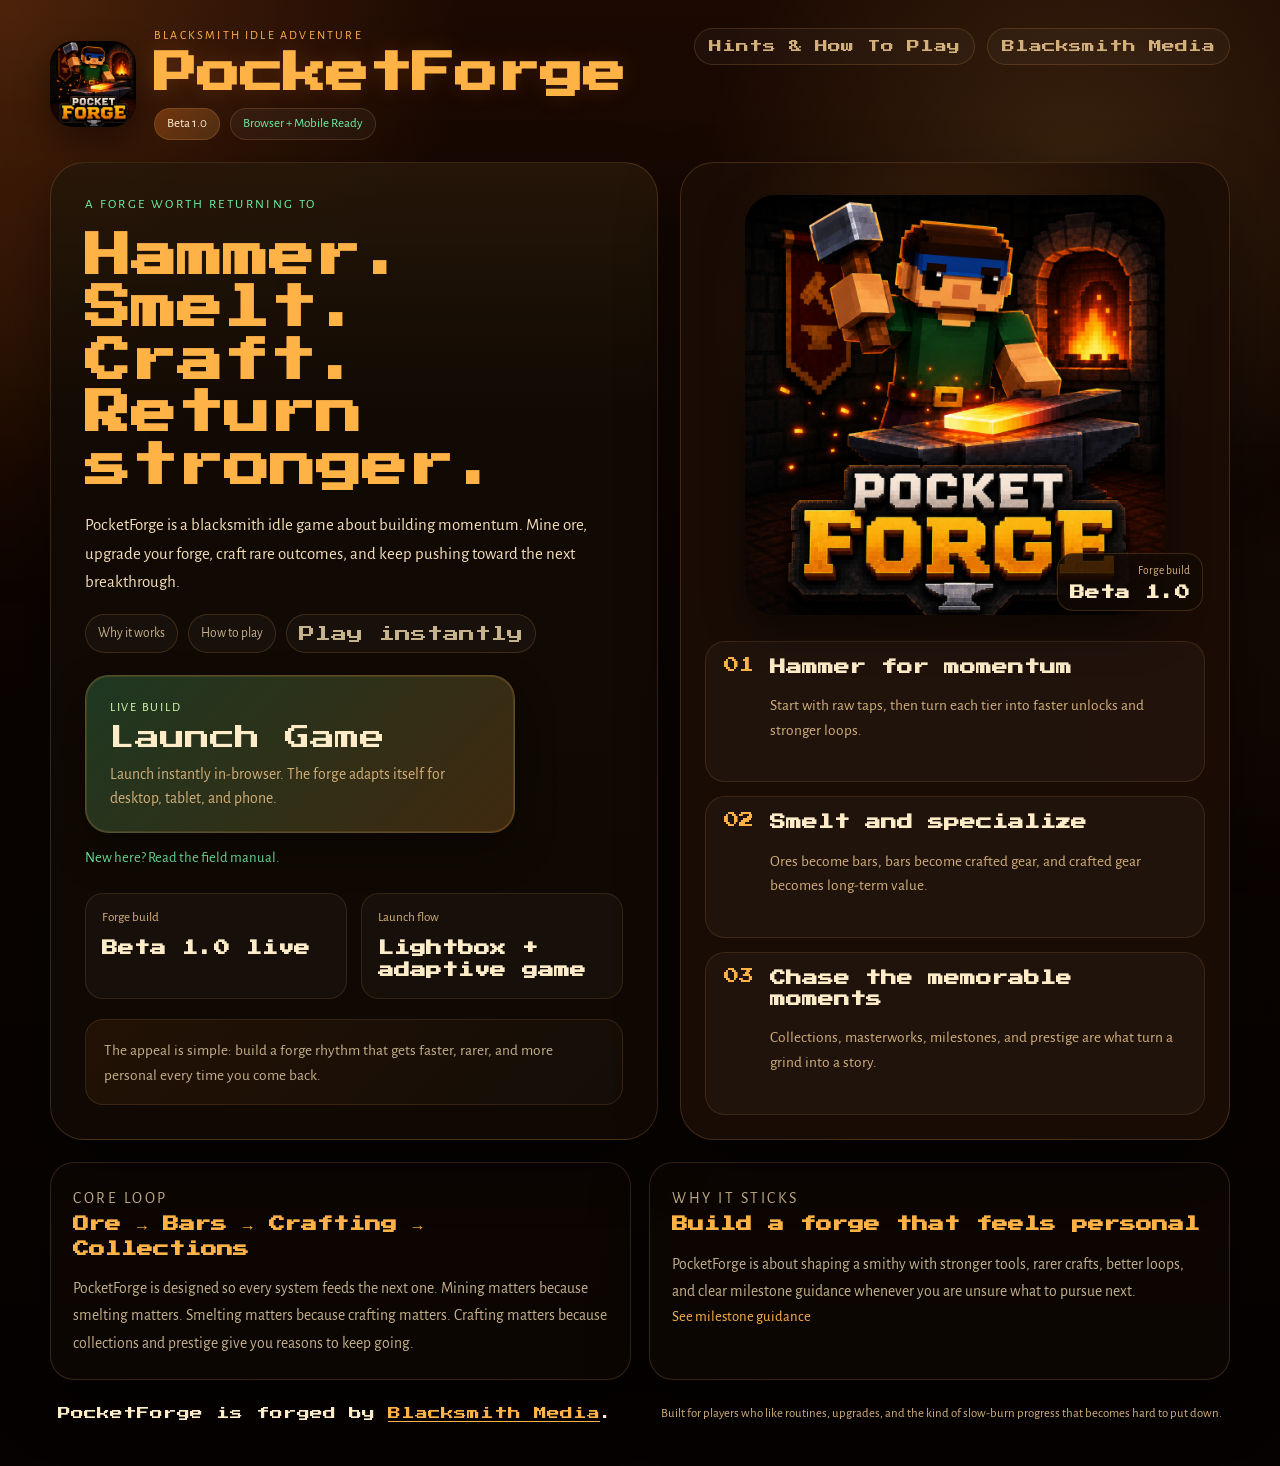
==== index.html @ afb5a24f "Polish landing hero, guide, and launch flow" ====
<!doctype html>
<html lang="en">
  <head>
    <meta charset="UTF-8" />
    <meta name="viewport" content="width=device-width, initial-scale=1.0, viewport-fit=cover" />
    <title>PocketForge</title>
    <meta
      name="description"
      content="PocketForge is an indie blacksmith idle game about momentum, mastery, collections, and building a forge worth returning to."
    />
    <meta property="og:title" content="PocketForge" />
    <meta
      property="og:description"
      content="Mine, smelt, craft, collect, and return stronger each time you step back into the fire."
    />
    <meta property="og:type" content="website" />
    <meta property="og:url" content="https://pocketforge.gg/" />
    <meta property="og:image" content="https://pocketforge.gg/assets/pocketforgelogo.png" />
    <meta name="theme-color" content="#1a0802" />
    <link rel="canonical" href="https://pocketforge.gg/" />
    <link rel="icon" type="image/png" href="/assets/pocketforgelogo.png" />
    <link rel="preconnect" href="https://fonts.googleapis.com" />
    <link rel="preconnect" href="https://fonts.gstatic.com" crossorigin />
    <link
      href="https://fonts.googleapis.com/css2?family=Alegreya+Sans:wght@400;500;700;800&display=swap"
      rel="stylesheet"
    />
    <link rel="preload" href="/assets/PressStart2P-Regular.woff2" as="font" type="font/woff2" crossorigin />
    <link rel="stylesheet" href="/styles.css" />
  </head>
  <body class="site-home">
    <div class="site-noise"></div>
    <div class="site-glow site-glow-left"></div>
    <div class="site-glow site-glow-right"></div>

    <div class="page-shell">
      <header class="topbar topbar-home">
        <a class="brand-lockup" href="/" aria-label="PocketForge home">
          <img src="/assets/pocketforgelogo.png" alt="PocketForge" class="brand-icon" />
          <div class="brand-copy">
            <span class="eyebrow">Blacksmith Idle Adventure</span>
            <h1>PocketForge</h1>
            <div class="brand-meta-row">
              <span class="beta-pill">Beta 1.0</span>
              <span class="platform-pill">Browser + Mobile Ready</span>
            </div>
          </div>
        </a>

        <nav class="site-nav" aria-label="PocketForge site links">
          <a class="nav-link" href="/hints.html">Hints & How To Play</a>
          <a class="nav-link" href="https://blacksmithmedia.ca" target="_blank" rel="noreferrer">
            Blacksmith Media
          </a>
        </nav>
      </header>

      <main class="hero hero-home">
        <section class="hero-panel hero-copy hero-copy-home">
          <p class="section-kicker">A forge worth returning to</p>
          <h2>Hammer. Smelt. Craft. Return stronger.</h2>
          <p class="lede">
            PocketForge is a blacksmith idle game about building momentum. Mine ore, upgrade your
            forge, craft rare outcomes, and keep pushing toward the next breakthrough.
          </p>

          <div class="quick-links" aria-label="PocketForge highlights">
            <a class="quick-link" href="#core-pillars">Why it works</a>
            <a class="quick-link" href="/hints.html">How to play</a>
            <button class="quick-link quick-link-button" type="button" data-launch-game>Play instantly</button>
          </div>

          <div class="launch-cluster">
            <button class="cta cta-primary cta-giant launch-button" type="button" data-launch-game>
              <span class="cta-eyebrow">Live build</span>
              <span class="cta-label">Launch Game</span>
              <span class="cta-meta">Launch instantly in-browser. The forge adapts itself for desktop, tablet, and phone.</span>
            </button>
            <a class="text-link text-link-bright" href="/hints.html">
              New here? Read the field manual.
            </a>
          </div>

          <div class="meta-strip meta-strip-home">
            <div class="meta-card">
              <span class="meta-title">Forge build</span>
              <strong>Beta 1.0 live</strong>
            </div>
            <div class="meta-card">
              <span class="meta-title">Launch flow</span>
              <strong>Lightbox + adaptive game</strong>
            </div>
          </div>

          <div class="indie-note">
            <p>
              The appeal is simple: build a forge rhythm that gets faster, rarer, and more personal
              every time you come back.
            </p>
          </div>
        </section>

        <section class="hero-panel hero-preview hero-preview-home" aria-label="PocketForge game preview">
          <div class="preview-frame preview-frame-home">
            <div class="forge-glow"></div>
            <img src="/assets/pocketforgelogo.png" alt="PocketForge key art" class="preview-art" />
            <div class="version-stamp">
              <span>Forge build</span>
              <strong>Beta 1.0</strong>
            </div>
          </div>

          <div class="feature-list feature-list-home">
            <article>
              <span>01</span>
              <div>
                <h3>Hammer for momentum</h3>
                <p>Start with raw taps, then turn each tier into faster unlocks and stronger loops.</p>
              </div>
            </article>
            <article>
              <span>02</span>
              <div>
                <h3>Smelt and specialize</h3>
                <p>Ores become bars, bars become crafted gear, and crafted gear becomes long-term value.</p>
              </div>
            </article>
            <article>
              <span>03</span>
              <div>
                <h3>Chase the memorable moments</h3>
                <p>Collections, masterworks, milestones, and prestige are what turn a grind into a story.</p>
              </div>
            </article>
          </div>
        </section>
      </main>

      <section class="world-grid" id="core-pillars" aria-label="PocketForge overview">
        <article class="world-card">
          <p class="world-kicker">Core loop</p>
          <h3>Ore → Bars → Crafting → Collections</h3>
          <p>
            PocketForge is designed so every system feeds the next one. Mining matters because
            smelting matters. Smelting matters because crafting matters. Crafting matters because
            collections and prestige give you reasons to keep going.
          </p>
        </article>
        <article class="world-card">
          <p class="world-kicker">Why it sticks</p>
          <h3>Build a forge that feels personal</h3>
          <p>
            PocketForge is about shaping a smithy with stronger tools, rarer crafts, better loops,
            and clear milestone guidance whenever you are unsure what to pursue next.
          </p>
          <a class="text-link" href="/hints.html#next-milestone">See milestone guidance</a>
        </article>
      </section>

      <footer class="footer footer-home">
        <p>
          PocketForge is forged by
          <a href="https://blacksmithmedia.ca" target="_blank" rel="noreferrer">Blacksmith Media</a>.
        </p>
        <p class="footer-note">
          Built for players who like routines, upgrades, and the kind of slow-burn progress that
          becomes hard to put down.
        </p>
      </footer>
    </div>

    <div class="forge-launch-overlay" id="forge-launch-overlay" hidden>
      <div class="forge-launch-status" id="forge-launch-status">
        <p class="forge-launch-kicker">PocketForge</p>
        <h2>warming the forge...</h2>
        <p>Loading the live build and tuning it for your screen.</p>
        <div class="forge-launch-meter" aria-hidden="true">
          <span class="forge-launch-meter-fill"></span>
        </div>
      </div>
    </div>

    <div class="forge-lightbox" id="forge-lightbox" hidden>
      <div class="forge-lightbox-backdrop" data-close-lightbox></div>
      <div class="forge-lightbox-shell" role="dialog" aria-modal="true" aria-labelledby="forge-lightbox-title">
        <div class="forge-lightbox-bar">
          <div>
            <p class="forge-launch-kicker">PocketForge</p>
            <h2 id="forge-lightbox-title">Live Forge</h2>
          </div>
          <div class="forge-lightbox-actions">
            <a class="forge-lightbox-link" href="/play/" target="_blank" rel="noreferrer">Open full page</a>
            <button class="forge-lightbox-close" type="button" data-close-lightbox>Close</button>
          </div>
        </div>
        <div class="forge-lightbox-frame-wrap">
          <iframe
            id="forge-lightbox-frame"
            class="forge-lightbox-frame"
            title="PocketForge game"
            loading="lazy"
            allow="fullscreen"
          ></iframe>
        </div>
      </div>
    </div>

    <script src="/script.js" defer></script>
  </body>
</html>
---- styles.css ----
@font-face {
  font-family: "Press Start 2P";
  src: url("/assets/PressStart2P-Regular.woff2") format("woff2");
  font-display: swap;
}

:root {
  color-scheme: dark;
  --font-ui: "Alegreya Sans", system-ui, -apple-system, BlinkMacSystemFont, "Segoe UI", sans-serif;
  --bg: #070301;
  --bg-2: #130702;
  --panel: rgba(18, 10, 4, 0.9);
  --panel-raised: rgba(28, 14, 6, 0.92);
  --panel-soft: rgba(255, 255, 255, 0.04);
  --text: #fdecc7;
  --muted: #d3b07b;
  --muted-soft: #c6b28b;
  --accent: #ffb347;
  --accent-deep: #ff7b21;
  --accent-green: #70f2a2;
  --accent-blue: #8eb8ff;
  --border: rgba(255, 177, 82, 0.18);
  --border-strong: rgba(255, 177, 82, 0.32);
  --shadow: 0 24px 60px rgba(0, 0, 0, 0.44);
  --radius-xl: 34px;
  --radius-lg: 24px;
  --radius-md: 18px;
}

* {
  box-sizing: border-box;
}

html,
body {
  margin: 0;
  min-height: 100%;
  scroll-behavior: smooth;
}

body {
  position: relative;
  min-height: 100vh;
  overflow-x: hidden;
  color: var(--text);
  background:
    radial-gradient(circle at top left, rgba(255, 127, 39, 0.22), transparent 24%),
    radial-gradient(circle at 84% 12%, rgba(255, 184, 83, 0.14), transparent 22%),
    linear-gradient(180deg, #1b0902 0%, #0a0401 48%, #050201 100%);
  font-family: "Press Start 2P", monospace;
}

a {
  color: inherit;
}

.site-noise,
.site-glow {
  position: fixed;
  pointer-events: none;
  inset: 0;
}

.site-noise {
  opacity: 0.06;
  background-image:
    linear-gradient(rgba(255, 255, 255, 0.03) 1px, transparent 1px),
    linear-gradient(90deg, rgba(255, 255, 255, 0.02) 1px, transparent 1px);
  background-size: 140px 140px;
  mix-blend-mode: soft-light;
}

.site-glow {
  filter: blur(60px);
  opacity: 0.18;
}

.site-glow-left {
  inset: 20% auto auto -120px;
  width: 340px;
  height: 340px;
  background: rgba(255, 119, 29, 0.28);
}

.site-glow-right {
  inset: auto -120px 8% auto;
  width: 320px;
  height: 320px;
  background: rgba(255, 180, 89, 0.16);
}

.page-shell {
  position: relative;
  z-index: 1;
  width: min(1180px, calc(100% - 32px));
  margin: 0 auto;
  padding: 28px 0 42px;
}

.page-shell-guide {
  width: min(1080px, calc(100% - 28px));
}

.topbar {
  display: flex;
  align-items: flex-start;
  justify-content: space-between;
  gap: 18px;
  margin-bottom: 26px;
}

.topbar-home {
  margin-bottom: 22px;
}

.brand-lockup {
  display: flex;
  align-items: center;
  gap: 18px;
  text-decoration: none;
}

.brand-lockup-guide {
  align-items: flex-start;
}

.brand-icon {
  width: 86px;
  height: 86px;
  border-radius: 24px;
  box-shadow: 0 14px 34px rgba(0, 0, 0, 0.42);
}

.brand-icon-guide {
  width: 72px;
  height: 72px;
}

.brand-copy h1,
.hero-copy h2,
.feature-list h3,
.cta-label,
.meta-card strong,
.world-card h3,
.guide-section h2,
.system-grid h3,
.footer p {
  margin: 0;
}

.eyebrow,
.section-kicker,
.cta-meta,
.cta-eyebrow,
.meta-title,
.lede,
.feature-list p,
.world-kicker,
.world-card p,
.footer-note,
.guide-kicker,
.guide-section p,
.guide-list,
.system-grid p,
.platform-pill,
.beta-pill,
.version-stamp span {
  font-family: var(--font-ui);
}

.eyebrow {
  display: block;
  color: var(--accent);
  font-size: 0.76rem;
  letter-spacing: 0.18em;
  text-transform: uppercase;
  margin-bottom: 10px;
}

.brand-copy h1 {
  font-size: clamp(1.4rem, 3.4vw, 2.8rem);
  line-height: 1.02;
  color: var(--accent);
  text-shadow: 0 0 22px rgba(255, 123, 33, 0.18);
}

.brand-meta-row {
  display: flex;
  flex-wrap: wrap;
  gap: 10px;
  margin-top: 12px;
}

.beta-pill,
.platform-pill,
.media-link,
.nav-link {
  display: inline-flex;
  align-items: center;
  justify-content: center;
  border-radius: 999px;
  text-decoration: none;
}

.beta-pill,
.platform-pill {
  padding: 8px 12px;
  font-size: 0.82rem;
  line-height: 1;
  border: 1px solid var(--border);
  background: rgba(255, 255, 255, 0.04);
}

.beta-pill {
  color: #fff1d7;
  background: linear-gradient(135deg, rgba(255, 126, 34, 0.3), rgba(255, 196, 97, 0.16));
}

.platform-pill {
  color: var(--accent-green);
}

.site-nav {
  display: flex;
  align-items: center;
  gap: 12px;
  flex-wrap: wrap;
  justify-content: flex-end;
}

.media-link,
.nav-link {
  color: var(--muted);
  font-size: 0.82rem;
  padding: 11px 14px;
  border: 1px solid rgba(255, 180, 89, 0.16);
  background: rgba(255, 255, 255, 0.03);
  transition: color 0.2s ease, border-color 0.2s ease, transform 0.2s ease, background 0.2s ease;
}

.media-link:hover,
.nav-link:hover {
  color: var(--text);
  border-color: rgba(255, 180, 89, 0.28);
  background: rgba(255, 255, 255, 0.06);
  transform: translateY(-1px);
}

.hero {
  display: grid;
  gap: 22px;
}

.hero-home {
  grid-template-columns: minmax(0, 1.05fr) minmax(320px, 0.95fr);
}

.hero-panel {
  position: relative;
  overflow: hidden;
  border-radius: var(--radius-xl);
  border: 1px solid var(--border);
  background:
    linear-gradient(180deg, rgba(255, 169, 67, 0.08) 0%, rgba(255, 169, 67, 0) 26%),
    var(--panel);
  box-shadow: var(--shadow);
}

.hero-copy {
  padding: 34px;
}

.hero-copy-home {
  display: flex;
  flex-direction: column;
  justify-content: space-between;
}

.section-kicker {
  color: var(--accent-green);
  text-transform: uppercase;
  letter-spacing: 0.18em;
  font-size: 0.82rem;
  margin: 0 0 18px;
}

.hero-copy h2 {
  font-size: clamp(1.5rem, 3.6vw, 3rem);
  line-height: 1.14;
  margin-bottom: 18px;
  max-width: 10ch;
  color: var(--accent);
}

.lede {
  color: #f4debb;
  font-size: 1.06rem;
  line-height: 1.68;
  max-width: 35rem;
  margin: 0 0 22px;
}

.quick-links {
  display: flex;
  flex-wrap: wrap;
  gap: 10px;
  margin: -4px 0 22px;
}

.quick-link {
  padding: 10px 12px;
  border-radius: 999px;
  border: 1px solid rgba(255, 180, 89, 0.16);
  background: rgba(255, 255, 255, 0.03);
  color: var(--muted-soft);
  text-decoration: none;
  font-size: 0.84rem;
  font-family: var(--font-ui);
}

.quick-link-button,
.media-link-button,
.launch-button {
  appearance: none;
  cursor: pointer;
  font: inherit;
}

.quick-link:hover {
  color: var(--text);
  border-color: rgba(255, 180, 89, 0.3);
}

.launch-cluster {
  display: flex;
  flex-direction: column;
  align-items: flex-start;
  gap: 16px;
}

.cta {
  position: relative;
  display: inline-flex;
  flex-direction: column;
  gap: 10px;
  padding: 22px 20px;
  border-radius: var(--radius-lg);
  text-decoration: none;
  border: 1px solid rgba(255, 180, 89, 0.22);
  transition: transform 0.2s ease, box-shadow 0.2s ease, border-color 0.2s ease;
}

.cta:hover {
  transform: translateY(-2px);
  box-shadow: 0 14px 34px rgba(0, 0, 0, 0.28);
}

.launch-button {
  text-align: left;
  color: inherit;
}

.cta-primary {
  background: linear-gradient(135deg, rgba(91, 242, 156, 0.2), rgba(255, 168, 64, 0.2));
}

.cta-guide {
  margin-top: 10px;
  align-self: flex-start;
}

.cta-giant {
  width: min(100%, 430px);
  padding: 24px 24px 22px;
  box-shadow:
    0 0 0 1px rgba(255, 192, 102, 0.12) inset,
    0 18px 42px rgba(0, 0, 0, 0.32);
}

.cta-eyebrow {
  color: #d8ffb2;
  font-size: 0.78rem;
  letter-spacing: 0.14em;
  text-transform: uppercase;
}

.cta-label {
  font-size: clamp(1rem, 2.1vw, 1.55rem);
  line-height: 1.1;
}

.cta-meta {
  color: var(--muted);
  font-size: 0.98rem;
  line-height: 1.55;
}

.text-link {
  color: var(--accent);
  text-decoration: none;
  font-size: 0.92rem;
  font-family: var(--font-ui);
}

.text-link-bright {
  color: var(--accent-green);
}

.meta-strip {
  display: grid;
  gap: 14px;
}

.meta-strip-home {
  grid-template-columns: repeat(2, minmax(0, 1fr));
  margin-top: 26px;
}

.meta-card {
  border-radius: 18px;
  padding: 16px;
  background: rgba(255, 255, 255, 0.032);
  border: 1px solid rgba(255, 180, 89, 0.12);
}

.meta-title {
  display: block;
  font-size: 0.82rem;
  color: var(--muted);
  margin-bottom: 12px;
}

.meta-card strong {
  display: block;
  font-size: 1rem;
  line-height: 1.35;
}

.indie-note {
  margin-top: 20px;
  padding: 18px 18px 16px;
  border-radius: 18px;
  background: linear-gradient(135deg, rgba(255, 126, 34, 0.08), rgba(255, 255, 255, 0.02));
  border: 1px solid rgba(255, 180, 89, 0.12);
}

.indie-note p {
  margin: 0;
  color: var(--muted-soft);
  font-family: var(--font-ui);
  font-size: 0.96rem;
  line-height: 1.64;
}

.hero-preview {
  display: grid;
  grid-template-rows: auto 1fr;
  background:
    radial-gradient(circle at 50% 15%, rgba(255, 146, 38, 0.18), transparent 28%),
    var(--panel-raised);
}

.preview-frame {
  position: relative;
  display: grid;
  place-items: center;
}

.preview-frame-home {
  min-height: 430px;
  padding: 32px 24px 18px;
}

.forge-glow {
  position: absolute;
  inset: auto 18% 10% 18%;
  height: 180px;
  background: radial-gradient(circle, rgba(255, 123, 28, 0.36), transparent 68%);
  filter: blur(24px);
}

.preview-art {
  position: relative;
  width: min(84%, 430px);
  aspect-ratio: 1;
  object-fit: contain;
  border-radius: 30px;
  box-shadow: 0 16px 42px rgba(0, 0, 0, 0.42);
}

.version-stamp {
  position: absolute;
  right: 26px;
  bottom: 22px;
  padding: 10px 12px;
  border-radius: 16px;
  background: rgba(18, 10, 5, 0.78);
  border: 1px solid rgba(255, 180, 89, 0.18);
  text-align: right;
}

.version-stamp span {
  display: block;
  color: var(--muted);
  font-size: 0.72rem;
  margin-bottom: 7px;
}

.version-stamp strong {
  font-size: 0.92rem;
}

.feature-list {
  display: grid;
}

.feature-list-home {
  gap: 14px;
  padding: 8px 24px 24px;
}

.feature-list article {
  display: grid;
  grid-template-columns: auto 1fr;
  gap: 16px;
  align-items: start;
  padding: 16px 18px;
  border-radius: 20px;
  background: rgba(255, 255, 255, 0.032);
  border: 1px solid rgba(255, 180, 89, 0.12);
}

.feature-list span {
  color: var(--accent);
  font-size: 0.95rem;
}

.feature-list h3 {
  font-size: 0.96rem;
  margin-bottom: 9px;
  line-height: 1.35;
}

.feature-list p {
  color: var(--muted);
  font-size: 0.96rem;
  line-height: 1.62;
}

.world-grid {
  display: grid;
  grid-template-columns: repeat(2, minmax(0, 1fr));
  gap: 18px;
  margin-top: 22px;
}

.ritual-strip {
  display: grid;
  grid-template-columns: repeat(3, minmax(0, 1fr));
  gap: 18px;
  margin-top: 18px;
}

.world-card,
.guide-panel,
.guide-section,
.ritual-card {
  border-radius: 24px;
  border: 1px solid var(--border);
  background: rgba(14, 8, 4, 0.86);
  box-shadow: var(--shadow);
}

.world-card {
  padding: 22px;
}

.ritual-card {
  display: grid;
  grid-template-columns: auto 1fr;
  gap: 14px;
  padding: 20px;
}

.world-kicker,
.guide-kicker {
  display: block;
  color: var(--accent);
  text-transform: uppercase;
  letter-spacing: 0.16em;
  font-size: 0.78rem;
  margin-bottom: 12px;
}

.world-card h3,
.guide-section h2 {
  font-size: 1.02rem;
  line-height: 1.5;
  margin-bottom: 14px;
  color: var(--accent);
}

.world-card p,
.guide-section p,
.system-grid p,
.guide-list,
.ritual-card p {
  margin: 0;
  color: var(--muted-soft);
  font-size: 0.98rem;
  line-height: 1.74;
}

.ritual-index {
  width: 34px;
  height: 34px;
  border-radius: 999px;
  display: inline-flex;
  align-items: center;
  justify-content: center;
  font-size: 0.86rem;
  color: var(--accent);
  border: 1px solid rgba(255, 180, 89, 0.24);
  background: rgba(255, 255, 255, 0.04);
}

.ritual-card h3,
.guide-summary-grid h3 {
  margin: 0 0 10px;
  font-size: 0.94rem;
  line-height: 1.45;
}

.footer {
  display: flex;
  align-items: center;
  justify-content: space-between;
  gap: 16px;
  margin-top: 24px;
  padding: 0 8px;
}

.footer p {
  font-size: 0.8rem;
  line-height: 1.56;
}

.footer a {
  color: var(--accent);
}

.footer-note {
  color: var(--muted);
}

.guide-layout {
  display: grid;
  grid-template-columns: minmax(220px, 0.34fr) minmax(0, 1fr);
  gap: 20px;
}

.guide-panel {
  padding: 22px;
}

.guide-nav {
  position: sticky;
  top: 18px;
  height: fit-content;
  display: flex;
  flex-direction: column;
  gap: 12px;
}

.guide-nav a {
  color: #f5ddb7;
  text-decoration: none;
  padding: 10px 12px;
  border-radius: 14px;
  background: rgba(255, 255, 255, 0.03);
  border: 1px solid rgba(255, 180, 89, 0.12);
  transition: background 0.2s ease, transform 0.2s ease;
}

.guide-nav a:hover {
  background: rgba(255, 177, 82, 0.08);
  transform: translateX(2px);
}

.guide-content {
  display: grid;
  gap: 18px;
}

.manual-lede {
  margin: 0 0 18px !important;
  color: #f4debb !important;
}

.guide-intro {
  background:
    linear-gradient(180deg, rgba(112, 242, 162, 0.07) 0%, rgba(112, 242, 162, 0) 26%),
    rgba(14, 8, 4, 0.86);
}

.guide-section {
  padding: 24px;
}

.guide-list {
  padding-left: 1.25rem;
}

.guide-list li + li {
  margin-top: 10px;
}

.loop-flow {
  display: flex;
  flex-wrap: wrap;
  gap: 10px;
  align-items: center;
  margin: 0 0 18px;
  padding: 16px 18px;
  border-radius: 18px;
  background: rgba(255, 255, 255, 0.03);
  border: 1px solid rgba(255, 180, 89, 0.12);
}

.loop-flow span {
  font-size: 0.88rem;
}

.system-grid {
  display: grid;
  grid-template-columns: repeat(2, minmax(0, 1fr));
  gap: 16px;
}

.system-grid div {
  padding: 16px;
  border-radius: 18px;
  background: rgba(255, 255, 255, 0.03);
  border: 1px solid rgba(255, 180, 89, 0.12);
}

.system-grid h3 {
  font-size: 0.92rem;
  margin-bottom: 10px;
}

.guide-summary-grid {
  display: grid;
  grid-template-columns: repeat(2, minmax(0, 1fr));
  gap: 14px;
}

.guide-summary-grid div {
  padding: 16px;
  border-radius: 18px;
  background: rgba(255, 255, 255, 0.03);
  border: 1px solid rgba(255, 180, 89, 0.12);
}

.shot-grid {
  display: grid;
  grid-template-columns: 1fr;
  gap: 16px;
}

.shot-card {
  margin: 0;
  overflow: hidden;
  border-radius: 18px;
  border: 1px solid rgba(255, 180, 89, 0.12);
  background: rgba(255, 255, 255, 0.03);
  display: grid;
  grid-template-columns: minmax(0, 1.3fr) minmax(250px, 0.7fr);
  align-items: stretch;
}

.shot-card img {
  display: block;
  width: 100%;
  height: 100%;
  min-height: 240px;
  max-height: 320px;
  object-fit: contain;
  object-position: center center;
  padding: 20px 22px;
  background:
    radial-gradient(circle at top, rgba(255, 160, 55, 0.06), transparent 38%),
    #120701;
}

.shot-card figcaption {
  padding: 16px;
  display: flex;
  flex-direction: column;
  justify-content: center;
}

.shot-card h3 {
  margin: 0 0 10px;
  font-size: 0.9rem;
  line-height: 1.45;
}

.shot-card p {
  margin: 0;
}

.forge-launch-overlay,
.forge-lightbox {
  position: fixed;
  inset: 0;
  z-index: 200;
}

.forge-launch-overlay[hidden],
.forge-lightbox[hidden] {
  display: none;
}

.forge-launch-overlay {
  display: grid;
  place-items: center;
  background:
    radial-gradient(circle at center, rgba(255, 150, 42, 0.16), transparent 28%),
    rgba(5, 2, 1, 0.88);
  backdrop-filter: blur(10px);
}

.forge-launch-status {
  width: min(92vw, 520px);
  padding: 30px 28px;
  border-radius: 28px;
  border: 1px solid rgba(255, 180, 89, 0.24);
  background:
    linear-gradient(180deg, rgba(255, 168, 64, 0.12) 0%, rgba(255, 168, 64, 0) 42%),
    rgba(16, 9, 4, 0.94);
  box-shadow: 0 24px 60px rgba(0, 0, 0, 0.5);
  text-align: center;
  animation: forgeWarmRise 320ms ease-out;
}

.forge-launch-kicker {
  margin: 0 0 10px;
  color: var(--accent-green);
  font-family: var(--font-ui);
  font-size: 0.84rem;
  text-transform: uppercase;
  letter-spacing: 0.18em;
}

.forge-launch-status h2 {
  margin: 0 0 12px;
  font-size: clamp(1.15rem, 4vw, 2.2rem);
  line-height: 1.15;
}

.forge-launch-status p:last-child {
  margin: 0;
  color: var(--muted-soft);
  font-family: var(--font-ui);
  font-size: 1rem;
  line-height: 1.6;
}

.forge-launch-meter {
  margin-top: 18px;
  height: 10px;
  border-radius: 999px;
  overflow: hidden;
  background: rgba(255, 255, 255, 0.08);
  border: 1px solid rgba(255, 180, 89, 0.12);
}

.forge-launch-meter-fill {
  display: block;
  width: 42%;
  height: 100%;
  border-radius: inherit;
  background: linear-gradient(90deg, #ff7b21 0%, #ffb347 50%, #fff0c8 100%);
  box-shadow: 0 0 18px rgba(255, 160, 55, 0.36);
  animation: forgeWarmFill 1100ms ease-in-out forwards;
}

.forge-lightbox {
  display: grid;
  place-items: center;
  padding: 22px;
}

.forge-lightbox-backdrop {
  position: absolute;
  inset: 0;
  background: rgba(5, 2, 1, 0.82);
  backdrop-filter: blur(8px);
}

.forge-lightbox-shell {
  position: relative;
  z-index: 1;
  width: min(96vw, 1440px);
  height: min(94vh, 980px);
  display: grid;
  grid-template-rows: auto 1fr;
  border-radius: 24px;
  overflow: hidden;
  border: 1px solid rgba(255, 180, 89, 0.24);
  background: rgba(14, 8, 4, 0.98);
  box-shadow: 0 30px 80px rgba(0, 0, 0, 0.54);
  animation: forgeLightboxIn 260ms ease-out;
}

.forge-lightbox-bar {
  display: flex;
  align-items: center;
  justify-content: space-between;
  gap: 16px;
  padding: 18px 20px;
  border-bottom: 1px solid rgba(255, 180, 89, 0.12);
  background: linear-gradient(180deg, rgba(255, 168, 64, 0.08), rgba(255, 168, 64, 0));
}

.forge-lightbox-bar h2 {
  margin: 0;
  font-size: 1rem;
  line-height: 1.25;
  color: var(--accent);
}

.forge-lightbox-actions {
  display: flex;
  align-items: center;
  gap: 10px;
  flex-wrap: wrap;
  justify-content: flex-end;
}

.forge-lightbox-link,
.forge-lightbox-close {
  display: inline-flex;
  align-items: center;
  justify-content: center;
  min-height: 44px;
  padding: 0 16px;
  border-radius: 14px;
  border: 1px solid rgba(255, 180, 89, 0.18);
  background: rgba(255, 255, 255, 0.03);
  color: var(--text);
  text-decoration: none;
  cursor: pointer;
  font: inherit;
}

.forge-lightbox-close {
  background: linear-gradient(135deg, rgba(255, 126, 34, 0.18), rgba(255, 196, 97, 0.1));
}

.forge-lightbox-frame-wrap {
  min-height: 0;
  background: #050201;
  position: relative;
}

.forge-lightbox-frame {
  width: 100%;
  height: 100%;
  border: 0;
  background: #050201;
}

body.modal-open {
  overflow: hidden;
}

@keyframes forgeWarmRise {
  from {
    opacity: 0;
    transform: translateY(12px) scale(0.98);
  }
  to {
    opacity: 1;
    transform: translateY(0) scale(1);
  }
}

@keyframes forgeWarmFill {
  from {
    width: 10%;
    opacity: 0.7;
  }
  to {
    width: 100%;
    opacity: 1;
  }
}

@keyframes forgeLightboxIn {
  from {
    opacity: 0;
    transform: translateY(18px) scale(0.985);
  }
  to {
    opacity: 1;
    transform: translateY(0) scale(1);
  }
}

@media (max-width: 1080px) {
  .hero-home,
  .guide-layout,
  .world-grid,
  .ritual-strip {
    grid-template-columns: 1fr;
  }

  .guide-nav {
    position: static;
  }
}

@media (max-width: 720px) {
  .page-shell,
  .page-shell-guide {
    width: min(100% - 18px, 100%);
    padding-top: 18px;
    padding-bottom: 28px;
  }

  .topbar,
  .footer {
    flex-direction: column;
    align-items: stretch;
  }

  .site-nav {
    justify-content: flex-start;
  }

  .brand-lockup {
    gap: 14px;
    align-items: flex-start;
  }

  .brand-icon {
    width: 68px;
    height: 68px;
    border-radius: 20px;
  }

  .brand-meta-row {
    gap: 8px;
  }

  .hero-copy,
  .guide-panel,
  .guide-section {
    padding: 20px;
  }

  .guide-nav {
    display: grid;
    grid-auto-flow: column;
    grid-auto-columns: minmax(180px, 1fr);
    overflow-x: auto;
    padding-bottom: 10px;
    scrollbar-width: thin;
  }

  .preview-frame-home {
    min-height: 300px;
    padding: 24px 18px 18px;
  }

  .meta-strip-home,
  .system-grid,
  .guide-summary-grid {
    grid-template-columns: 1fr;
  }

  .shot-card {
    grid-template-columns: 1fr;
  }

  .shot-card img {
    min-height: 0;
    aspect-ratio: 16 / 10;
    max-height: none;
  }

  .cta-giant {
    width: 100%;
  }

  .hero-copy h2 {
    max-width: none;
    font-size: clamp(1.25rem, 10vw, 2.2rem);
  }

  .feature-list-home,
  .footer {
    padding-left: 0;
    padding-right: 0;
  }

  .world-card {
    padding: 18px;
  }

  .ritual-card {
    padding: 18px;
  }

  .forge-lightbox {
    padding: 8px;
  }

  .forge-lightbox-shell {
    width: 100%;
    height: min(96vh, 920px);
    border-radius: 18px;
  }

  .forge-lightbox-bar {
    padding: 12px 12px 10px;
  }

  .forge-lightbox-link {
    display: none;
  }
}

@media (max-width: 560px) {
  .page-shell,
  .page-shell-guide {
    width: min(100% - 14px, 100%);
    padding-top: 14px;
    padding-bottom: 22px;
  }

  .topbar {
    gap: 14px;
    margin-bottom: 18px;
  }

  .brand-lockup {
    display: grid;
    grid-template-columns: 58px 1fr;
    gap: 12px;
  }

  .brand-icon,
  .brand-icon-guide {
    width: 58px;
    height: 58px;
    border-radius: 18px;
  }

  .brand-copy h1 {
    font-size: clamp(1.2rem, 10vw, 2rem);
    line-height: 1.06;
  }

  .eyebrow,
  .section-kicker,
  .world-kicker,
  .guide-kicker {
    font-size: 0.72rem;
    letter-spacing: 0.13em;
  }

  .hero-panel,
  .world-card,
  .guide-panel,
  .guide-section,
  .ritual-card {
    border-radius: 20px;
  }

  .hero-copy,
  .guide-panel,
  .guide-section {
    padding: 16px;
  }

  .hero-copy h2 {
    font-size: clamp(1.05rem, 8vw, 1.75rem);
    line-height: 1.18;
    margin-bottom: 14px;
  }

  .lede {
    max-width: none;
  }

  .lede,
  .world-card p,
  .guide-section p,
  .system-grid p,
  .guide-list,
  .ritual-card p,
  .indie-note p,
  .feature-list p,
  .cta-meta {
    font-size: 0.92rem;
    line-height: 1.62;
  }

  .quick-links {
    gap: 8px;
    margin-bottom: 18px;
  }

  .quick-link,
  .media-link,
  .nav-link {
    font-size: 0.78rem;
    padding: 9px 11px;
  }

  .launch-cluster {
    gap: 12px;
  }

  .cta {
    padding: 18px 16px;
    border-radius: 18px;
  }

  .cta-label {
    font-size: clamp(0.9rem, 6vw, 1.2rem);
  }

  .meta-strip-home {
    grid-template-columns: 1fr;
    margin-top: 20px;
  }

  .meta-card {
    padding: 14px;
  }

  .preview-frame-home {
    min-height: 240px;
    padding: 18px 14px 10px;
  }

  .preview-art {
    width: min(88%, 300px);
    border-radius: 22px;
  }

  .version-stamp {
    right: 14px;
    bottom: 12px;
    padding: 8px 10px;
    border-radius: 12px;
  }

  .version-stamp span {
    font-size: 0.68rem;
    margin-bottom: 5px;
  }

  .version-stamp strong {
    font-size: 0.82rem;
  }

  .feature-list-home {
    gap: 10px;
    padding: 6px 14px 14px;
  }

  .feature-list article {
    gap: 12px;
    padding: 14px;
    border-radius: 16px;
  }

  .feature-list span {
    font-size: 0.82rem;
  }

  .feature-list h3,
  .world-card h3,
  .guide-section h2,
  .ritual-card h3,
  .guide-summary-grid h3,
  .system-grid h3 {
    font-size: 0.86rem;
    line-height: 1.45;
  }

  .world-grid,
  .guide-content {
    gap: 14px;
  }

  .guide-nav {
    grid-auto-columns: 150px;
    gap: 10px;
    padding: 16px;
  }

  .guide-nav a {
    padding: 10px;
    border-radius: 12px;
    font-size: 0.8rem;
  }

  .shot-card figcaption {
    padding: 14px;
  }

  .shot-card h3 {
    font-size: 0.84rem;
  }

  .guide-summary-grid div,
  .system-grid div {
    padding: 14px;
    border-radius: 16px;
  }

  .loop-flow {
    gap: 8px;
    padding: 14px;
    border-radius: 16px;
  }

  .loop-flow span {
    font-size: 0.8rem;
  }

  .footer {
    gap: 10px;
    margin-top: 18px;
  }

  .footer p {
    font-size: 0.74rem;
    line-height: 1.5;
  }

  .forge-launch-status {
    padding: 24px 18px;
    border-radius: 22px;
  }

  .forge-lightbox-shell {
    height: min(92vh, 920px);
    border-radius: 18px;
  }

  .forge-lightbox-bar {
    align-items: flex-start;
    flex-direction: column;
  }

  .forge-lightbox-actions {
    width: 100%;
    justify-content: stretch;
  }

  .forge-lightbox-link,
  .forge-lightbox-close {
    flex: 1 1 0;
  }
}
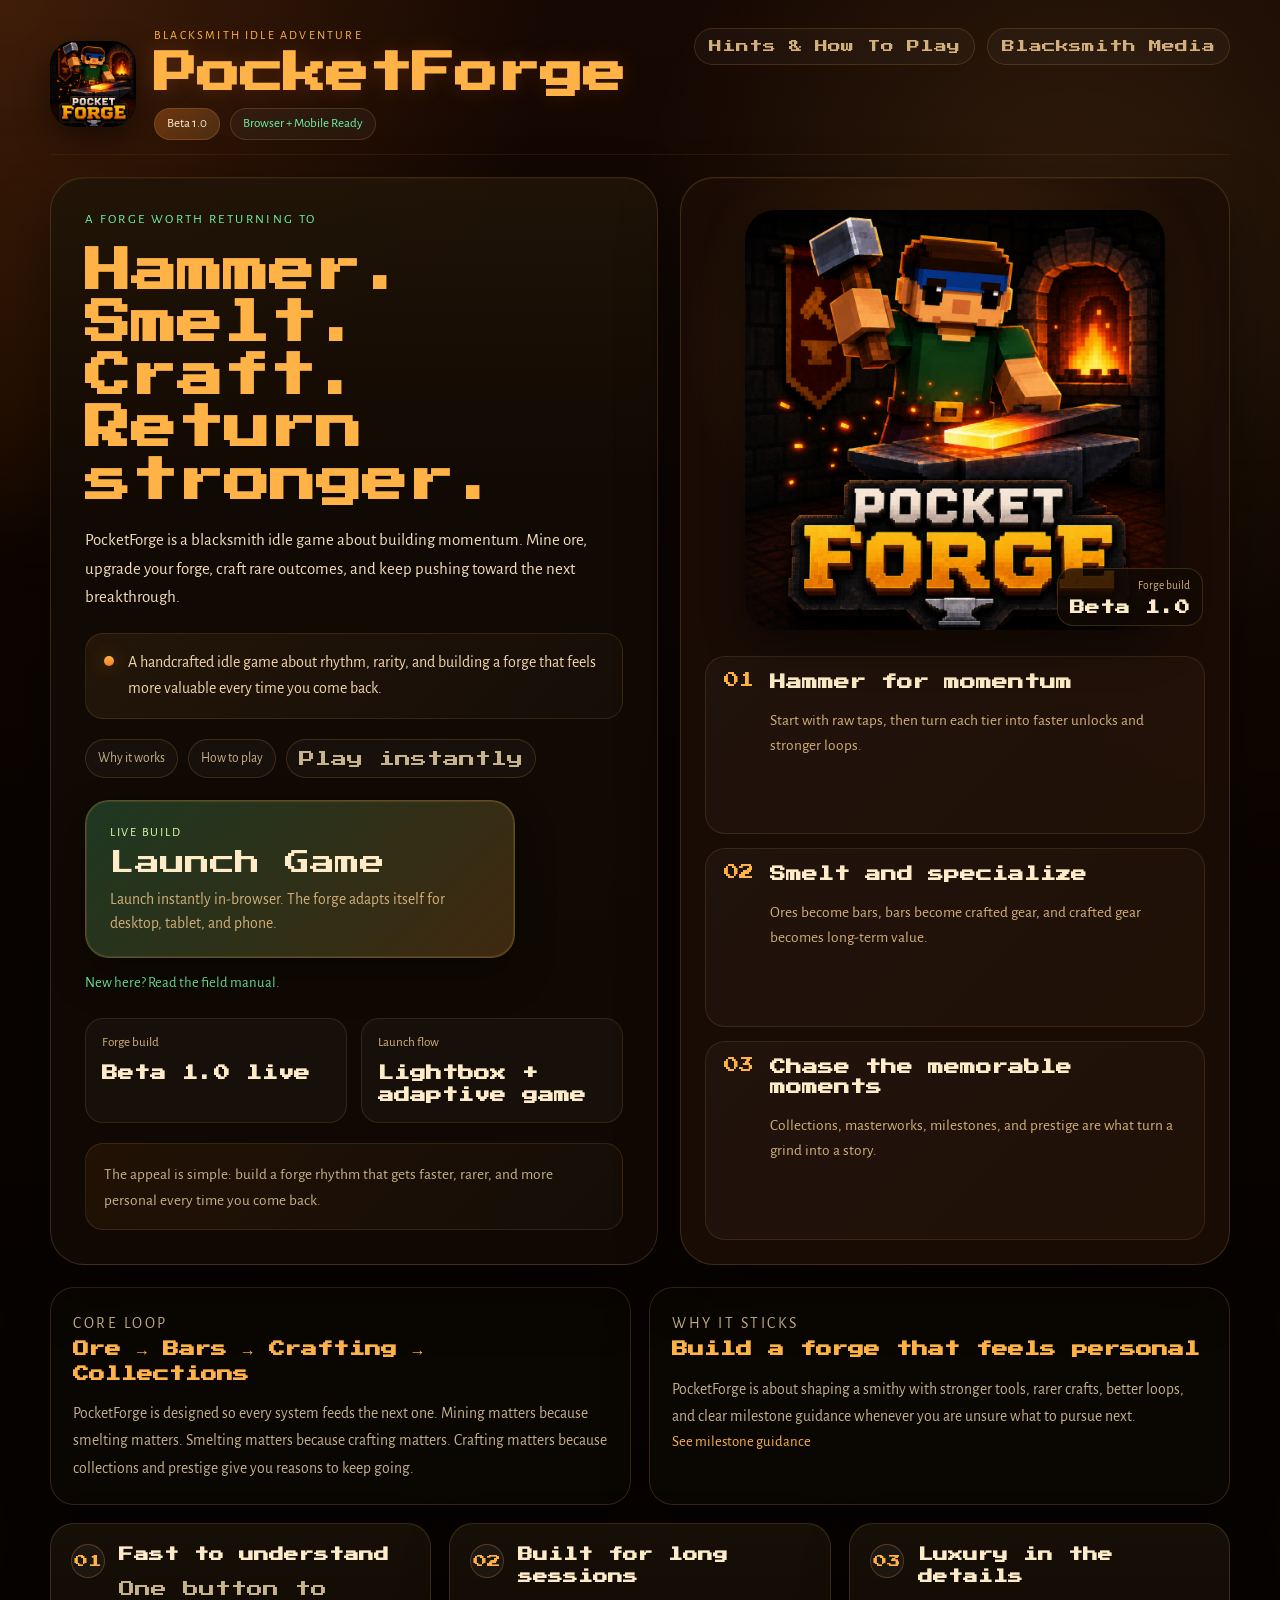
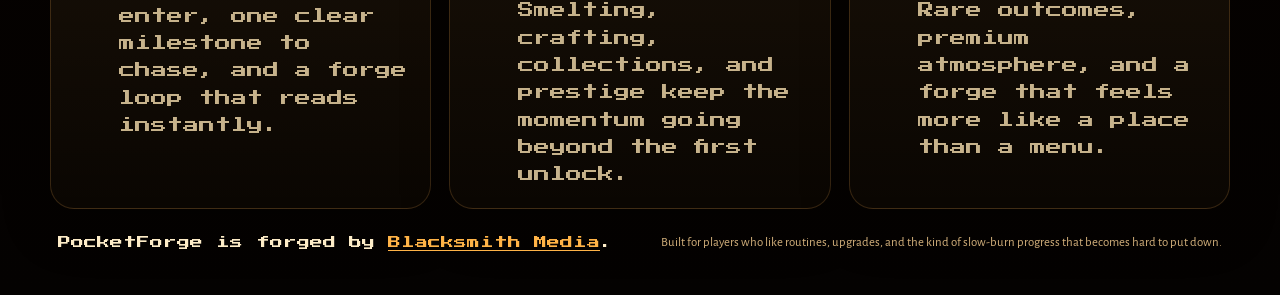
==== commit 6bcda454: "Elevate PocketForge site layout and mobile launch" ====
--- a/index.html
+++ b/index.html
@@ -64,6 +64,14 @@
             forge, craft rare outcomes, and keep pushing toward the next breakthrough.
           </p>
 
+          <div class="founder-line">
+            <span class="founder-line-mark"></span>
+            <p>
+              A handcrafted idle game about rhythm, rarity, and building a forge that feels more
+              valuable every time you come back.
+            </p>
+          </div>
+
           <div class="quick-links" aria-label="PocketForge highlights">
             <a class="quick-link" href="#core-pillars">Why it works</a>
             <a class="quick-link" href="/hints.html">How to play</a>
@@ -157,6 +165,30 @@
         </article>
       </section>
 
+      <section class="ritual-strip" aria-label="PocketForge player promise">
+        <article class="ritual-card">
+          <span class="ritual-index">01</span>
+          <div>
+            <h3>Fast to understand</h3>
+            <p>One button to enter, one clear milestone to chase, and a forge loop that reads instantly.</p>
+          </div>
+        </article>
+        <article class="ritual-card">
+          <span class="ritual-index">02</span>
+          <div>
+            <h3>Built for long sessions</h3>
+            <p>Smelting, crafting, collections, and prestige keep the momentum going beyond the first unlock.</p>
+          </div>
+        </article>
+        <article class="ritual-card">
+          <span class="ritual-index">03</span>
+          <div>
+            <h3>Luxury in the details</h3>
+            <p>Rare outcomes, premium atmosphere, and a forge that feels more like a place than a menu.</p>
+          </div>
+        </article>
+      </section>
+
       <footer class="footer footer-home">
         <p>
           PocketForge is forged by
--- a/styles.css
+++ b/styles.css
@@ -22,6 +22,7 @@
   --border: rgba(255, 177, 82, 0.18);
   --border-strong: rgba(255, 177, 82, 0.32);
   --shadow: 0 24px 60px rgba(0, 0, 0, 0.44);
+  --shadow-soft: 0 20px 48px rgba(0, 0, 0, 0.28);
   --radius-xl: 34px;
   --radius-lg: 24px;
   --radius-md: 18px;
@@ -44,9 +45,9 @@
   overflow-x: hidden;
   color: var(--text);
   background:
-    radial-gradient(circle at top left, rgba(255, 127, 39, 0.22), transparent 24%),
-    radial-gradient(circle at 84% 12%, rgba(255, 184, 83, 0.14), transparent 22%),
-    linear-gradient(180deg, #1b0902 0%, #0a0401 48%, #050201 100%);
+    radial-gradient(circle at top left, rgba(255, 127, 39, 0.18), transparent 24%),
+    radial-gradient(circle at 84% 12%, rgba(255, 184, 83, 0.12), transparent 22%),
+    linear-gradient(180deg, #160802 0%, #0a0401 42%, #040201 100%);
   font-family: "Press Start 2P", monospace;
 }
 
@@ -79,14 +80,14 @@
   inset: 20% auto auto -120px;
   width: 340px;
   height: 340px;
-  background: rgba(255, 119, 29, 0.28);
+  background: rgba(255, 119, 29, 0.2);
 }
 
 .site-glow-right {
   inset: auto -120px 8% auto;
   width: 320px;
   height: 320px;
-  background: rgba(255, 180, 89, 0.16);
+  background: rgba(255, 180, 89, 0.11);
 }
 
 .page-shell {
@@ -111,6 +112,8 @@
 
 .topbar-home {
   margin-bottom: 22px;
+  padding-bottom: 14px;
+  border-bottom: 1px solid rgba(255, 180, 89, 0.08);
 }
 
 .brand-lockup {
@@ -261,9 +264,11 @@
   border-radius: var(--radius-xl);
   border: 1px solid var(--border);
   background:
-    linear-gradient(180deg, rgba(255, 169, 67, 0.08) 0%, rgba(255, 169, 67, 0) 26%),
+    linear-gradient(180deg, rgba(255, 169, 67, 0.06) 0%, rgba(255, 169, 67, 0) 28%),
     var(--panel);
-  box-shadow: var(--shadow);
+  box-shadow:
+    inset 0 1px 0 rgba(255, 222, 167, 0.04),
+    var(--shadow);
 }
 
 .hero-copy {
@@ -298,6 +303,35 @@
   line-height: 1.68;
   max-width: 35rem;
   margin: 0 0 22px;
+}
+
+.founder-line {
+  display: grid;
+  grid-template-columns: auto 1fr;
+  gap: 14px;
+  align-items: start;
+  margin: 0 0 24px;
+  padding: 16px 18px;
+  border-radius: 18px;
+  background: linear-gradient(135deg, rgba(255, 180, 89, 0.08), rgba(255, 255, 255, 0.02));
+  border: 1px solid rgba(255, 180, 89, 0.12);
+}
+
+.founder-line-mark {
+  width: 10px;
+  height: 10px;
+  margin-top: 0.35rem;
+  border-radius: 999px;
+  background: linear-gradient(180deg, #ffb347, #ff7b21);
+  box-shadow: 0 0 18px rgba(255, 140, 40, 0.34);
+}
+
+.founder-line p {
+  margin: 0;
+  color: #f3d6ad;
+  font-family: var(--font-ui);
+  font-size: 1rem;
+  line-height: 1.62;
 }
 
 .quick-links {
@@ -526,7 +560,7 @@
   align-items: start;
   padding: 16px 18px;
   border-radius: 20px;
-  background: rgba(255, 255, 255, 0.032);
+  background: linear-gradient(135deg, rgba(255, 255, 255, 0.03), rgba(255, 177, 82, 0.03));
   border: 1px solid rgba(255, 180, 89, 0.12);
 }
 
@@ -567,8 +601,8 @@
 .ritual-card {
   border-radius: 24px;
   border: 1px solid var(--border);
-  background: rgba(14, 8, 4, 0.86);
-  box-shadow: var(--shadow);
+  background: rgba(12, 7, 3, 0.88);
+  box-shadow: var(--shadow-soft);
 }
 
 .world-card {
@@ -580,6 +614,9 @@
   grid-template-columns: auto 1fr;
   gap: 14px;
   padding: 20px;
+  background:
+    linear-gradient(180deg, rgba(255, 180, 89, 0.05), rgba(255, 180, 89, 0)),
+    rgba(12, 7, 3, 0.88);
 }
 
 .world-kicker,
@@ -771,30 +808,40 @@
 .shot-card {
   margin: 0;
   overflow: hidden;
-  border-radius: 18px;
+  border-radius: 22px;
   border: 1px solid rgba(255, 180, 89, 0.12);
-  background: rgba(255, 255, 255, 0.03);
-  display: grid;
-  grid-template-columns: minmax(0, 1.3fr) minmax(250px, 0.7fr);
+  background:
+    linear-gradient(180deg, rgba(255, 180, 89, 0.04), rgba(255, 180, 89, 0)),
+    rgba(255, 255, 255, 0.025);
+  display: grid;
+  grid-template-columns: minmax(0, 1.05fr) minmax(260px, 0.95fr);
   align-items: stretch;
+}
+
+.shot-media {
+  display: grid;
+  place-items: center;
+  padding: 22px;
+  background:
+    radial-gradient(circle at top, rgba(255, 160, 55, 0.09), transparent 42%),
+    linear-gradient(180deg, rgba(255, 177, 82, 0.04), rgba(255, 177, 82, 0)),
+    #120701;
 }
 
 .shot-card img {
   display: block;
   width: 100%;
-  height: 100%;
-  min-height: 240px;
-  max-height: 320px;
+  height: auto;
+  max-width: 100%;
+  max-height: 360px;
   object-fit: contain;
-  object-position: center center;
-  padding: 20px 22px;
-  background:
-    radial-gradient(circle at top, rgba(255, 160, 55, 0.06), transparent 38%),
-    #120701;
+  object-position: center top;
+  border-radius: 18px;
+  box-shadow: 0 18px 40px rgba(0, 0, 0, 0.3);
 }
 
 .shot-card figcaption {
-  padding: 16px;
+  padding: 22px 22px 22px 10px;
   display: flex;
   flex-direction: column;
   justify-content: center;
@@ -1085,10 +1132,12 @@
     grid-template-columns: 1fr;
   }
 
+  .shot-media {
+    padding: 16px;
+  }
+
   .shot-card img {
-    min-height: 0;
-    aspect-ratio: 16 / 10;
-    max-height: none;
+    max-height: 280px;
   }
 
   .cta-giant {
@@ -1115,17 +1164,21 @@
   }
 
   .forge-lightbox {
-    padding: 8px;
+    padding: 0;
+    align-items: stretch;
   }
 
   .forge-lightbox-shell {
     width: 100%;
-    height: min(96vh, 920px);
-    border-radius: 18px;
+    height: 100dvh;
+    max-height: 100dvh;
+    border-radius: 0;
+    border-left: 0;
+    border-right: 0;
   }
 
   .forge-lightbox-bar {
-    padding: 12px 12px 10px;
+    padding: max(12px, env(safe-area-inset-top)) 12px 10px;
   }
 
   .forge-lightbox-link {
@@ -1194,6 +1247,12 @@
 
   .lede {
     max-width: none;
+  }
+
+  .founder-line {
+    gap: 12px;
+    padding: 14px;
+    margin-bottom: 18px;
   }
 
   .lede,
@@ -1311,8 +1370,12 @@
     font-size: 0.8rem;
   }
 
+  .shot-media {
+    padding: 14px;
+  }
+
   .shot-card figcaption {
-    padding: 14px;
+    padding: 16px 14px 14px;
   }
 
   .shot-card h3 {
@@ -1351,13 +1414,17 @@
   }
 
   .forge-lightbox-shell {
-    height: min(92vh, 920px);
-    border-radius: 18px;
+    height: 100dvh;
+    max-height: 100dvh;
+    border-radius: 0;
   }
 
   .forge-lightbox-bar {
     align-items: flex-start;
     flex-direction: column;
+    gap: 10px;
+    padding-left: 12px;
+    padding-right: 12px;
   }
 
   .forge-lightbox-actions {
@@ -1369,4 +1436,9 @@
   .forge-lightbox-close {
     flex: 1 1 0;
   }
-}
+
+  .forge-lightbox-frame-wrap {
+    min-height: 0;
+    height: 100%;
+  }
+}
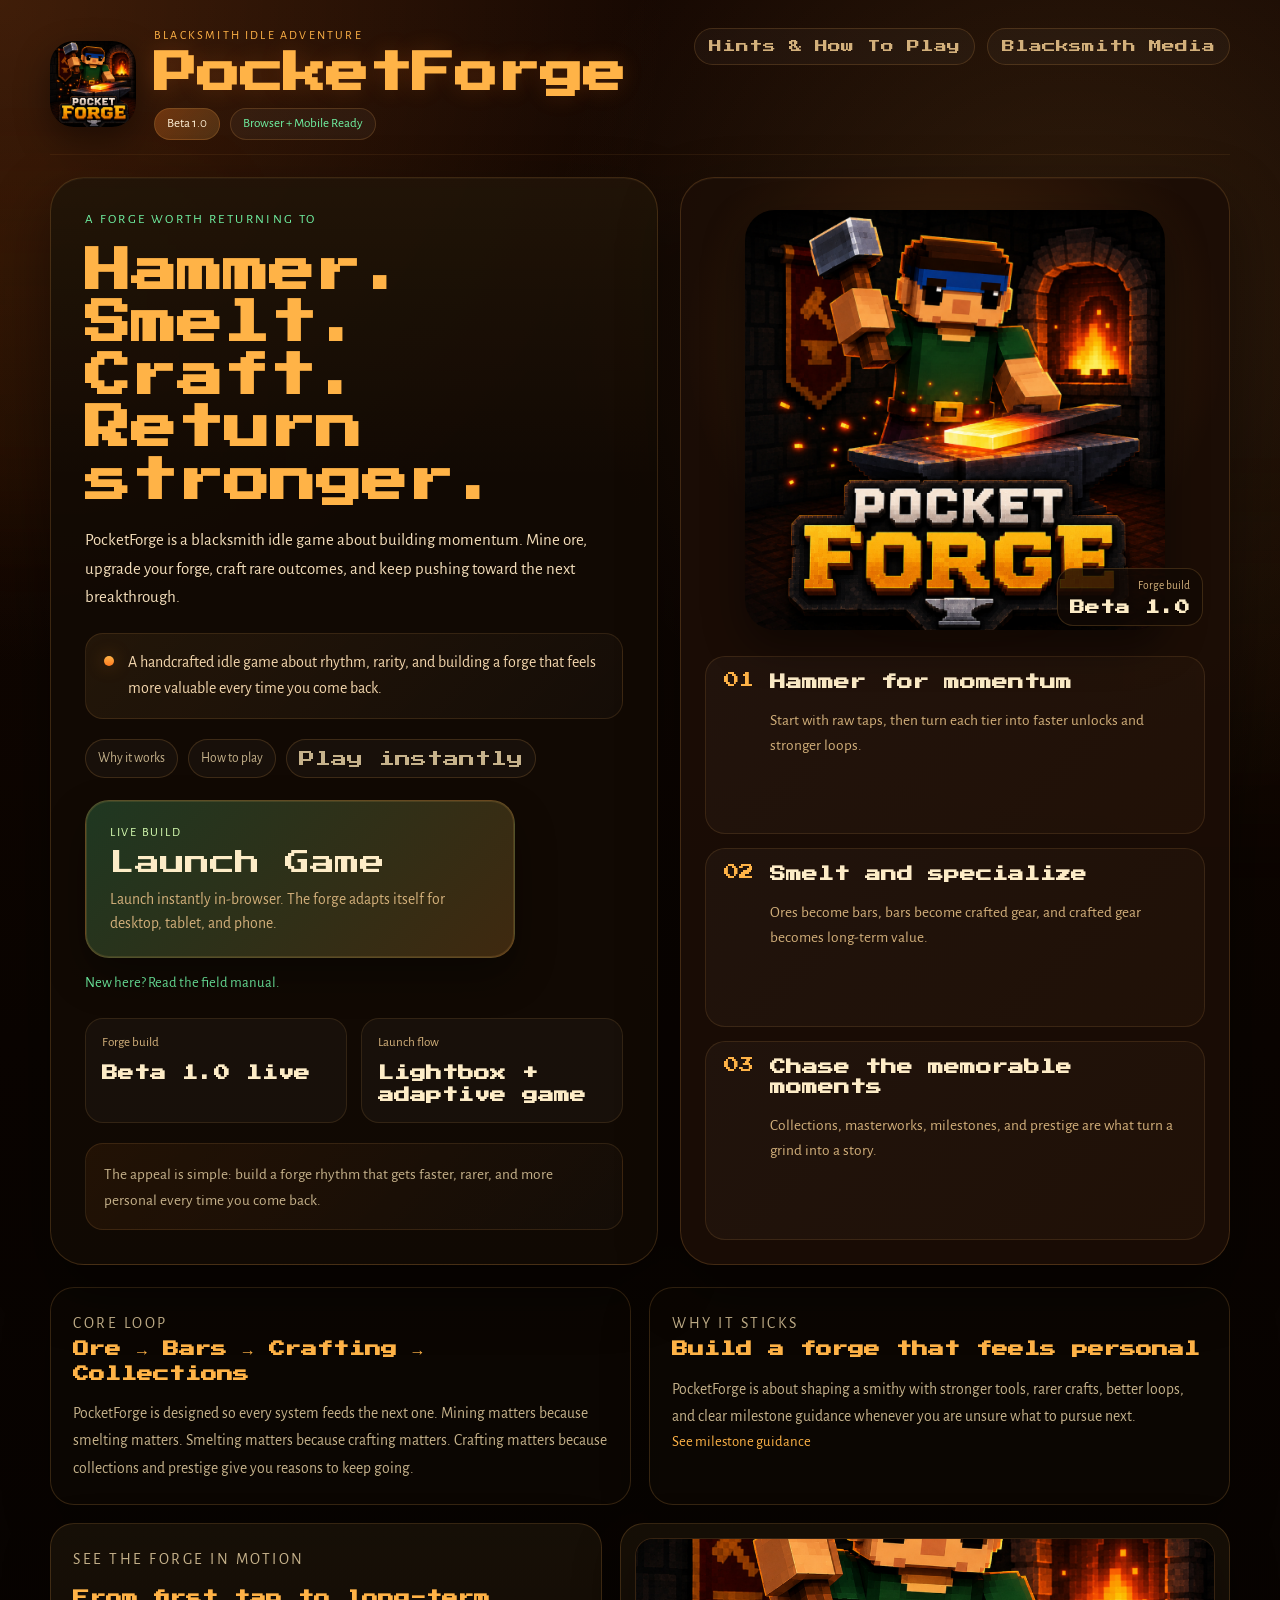
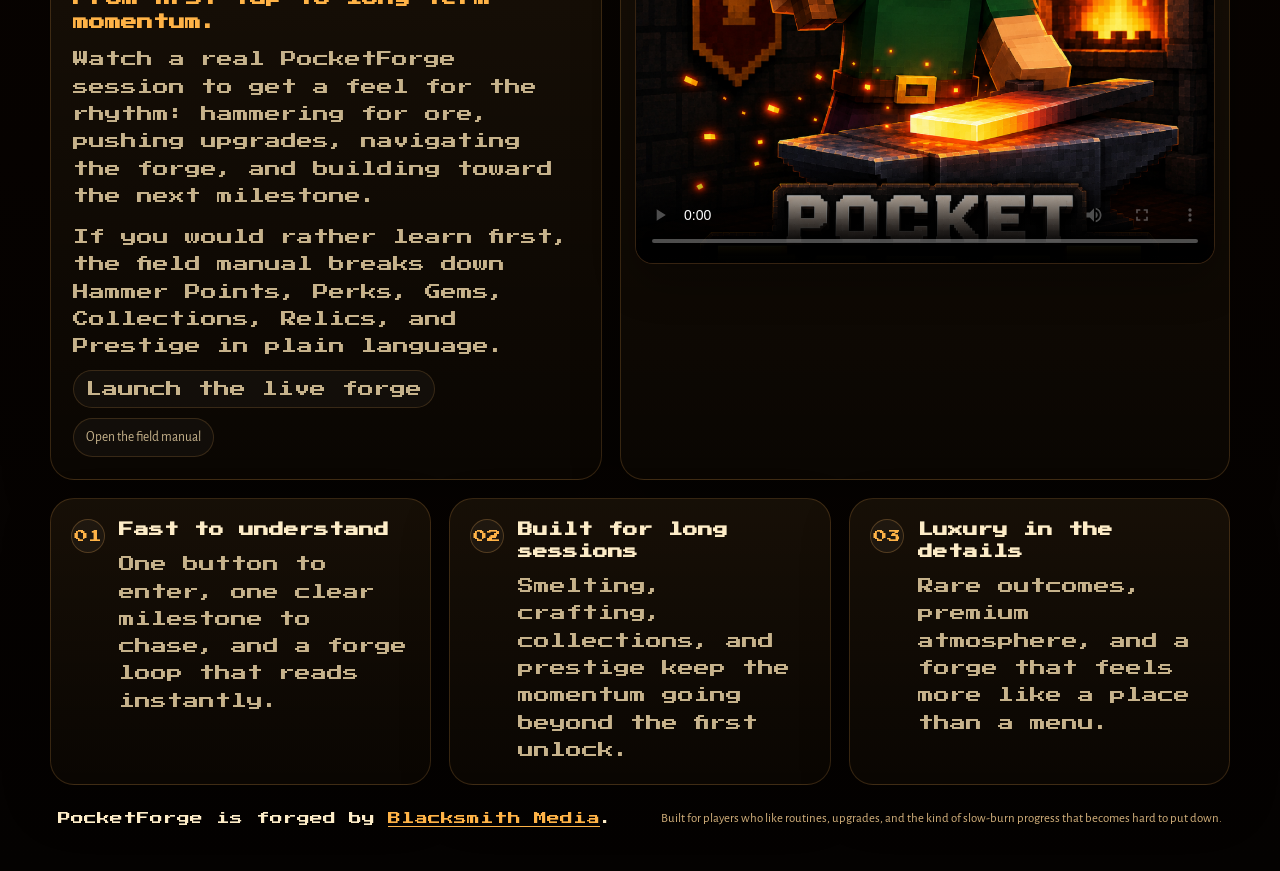
==== commit cf88cf0c: "Add gameplay video section to homepage" ====
--- a/index.html
+++ b/index.html
@@ -165,6 +165,37 @@
         </article>
       </section>
 
+      <section class="video-showcase" aria-label="PocketForge gameplay video">
+        <article class="video-card video-copy">
+          <p class="world-kicker">See the forge in motion</p>
+          <h3>From first tap to long-term momentum.</h3>
+          <p>
+            Watch a real PocketForge session to get a feel for the rhythm: hammering for ore,
+            pushing upgrades, navigating the forge, and building toward the next milestone.
+          </p>
+          <p>
+            If you would rather learn first, the field manual breaks down Hammer Points, Perks,
+            Gems, Collections, Relics, and Prestige in plain language.
+          </p>
+          <div class="quick-links quick-links-inline">
+            <button class="quick-link quick-link-button" type="button" data-launch-game>Launch the live forge</button>
+            <a class="quick-link" href="/hints.html">Open the field manual</a>
+          </div>
+        </article>
+        <article class="video-card video-frame-card">
+          <video
+            class="video-player"
+            controls
+            preload="metadata"
+            playsinline
+            poster="/assets/pocketforgelogo.png"
+          >
+            <source src="/assets/media/pocketforge-gameplay.mov" type="video/quicktime" />
+            Your browser does not support embedded PocketForge gameplay video.
+          </video>
+        </article>
+      </section>
+
       <section class="ritual-strip" aria-label="PocketForge player promise">
         <article class="ritual-card">
           <span class="ritual-index">01</span>
--- a/styles.css
+++ b/styles.css
@@ -588,6 +588,59 @@
   margin-top: 22px;
 }
 
+.video-showcase {
+  display: grid;
+  grid-template-columns: minmax(0, 0.95fr) minmax(0, 1.05fr);
+  gap: 18px;
+  margin-top: 18px;
+}
+
+.video-card {
+  border-radius: 24px;
+  border: 1px solid var(--border);
+  background:
+    linear-gradient(180deg, rgba(255, 180, 89, 0.05), rgba(255, 180, 89, 0)),
+    rgba(12, 7, 3, 0.88);
+  box-shadow: var(--shadow-soft);
+}
+
+.video-copy {
+  padding: 22px;
+}
+
+.video-copy h3 {
+  margin: 0 0 12px;
+  font-size: 1.02rem;
+  line-height: 1.45;
+  color: var(--accent);
+}
+
+.video-copy p {
+  margin: 0 0 14px;
+  color: var(--muted-soft);
+  font-size: 0.98rem;
+  line-height: 1.74;
+}
+
+.quick-links-inline {
+  margin-bottom: 0;
+}
+
+.video-frame-card {
+  padding: 14px;
+}
+
+.video-player {
+  display: block;
+  width: 100%;
+  aspect-ratio: 16 / 9;
+  object-fit: cover;
+  border-radius: 18px;
+  border: 1px solid rgba(255, 180, 89, 0.16);
+  background: #100703;
+  box-shadow: 0 18px 42px rgba(0, 0, 0, 0.28);
+}
+
 .ritual-strip {
   display: grid;
   grid-template-columns: repeat(3, minmax(0, 1fr));
@@ -797,6 +850,28 @@
   border-radius: 18px;
   background: rgba(255, 255, 255, 0.03);
   border: 1px solid rgba(255, 180, 89, 0.12);
+}
+
+.glossary-grid {
+  display: grid;
+  grid-template-columns: repeat(2, minmax(0, 1fr));
+  gap: 16px;
+}
+
+.glossary-card {
+  padding: 18px;
+  border-radius: 18px;
+  background:
+    linear-gradient(180deg, rgba(255, 180, 89, 0.05), rgba(255, 180, 89, 0)),
+    rgba(255, 255, 255, 0.03);
+  border: 1px solid rgba(255, 180, 89, 0.12);
+}
+
+.glossary-card h3 {
+  margin: 0 0 10px;
+  font-size: 0.92rem;
+  line-height: 1.45;
+  color: var(--accent);
 }
 
 .shot-grid {
@@ -1110,11 +1185,9 @@
 
   .guide-nav {
     display: grid;
-    grid-auto-flow: column;
-    grid-auto-columns: minmax(180px, 1fr);
-    overflow-x: auto;
-    padding-bottom: 10px;
-    scrollbar-width: thin;
+    grid-template-columns: repeat(2, minmax(0, 1fr));
+    gap: 10px;
+    padding-bottom: 0;
   }
 
   .preview-frame-home {
@@ -1124,7 +1197,8 @@
 
   .meta-strip-home,
   .system-grid,
-  .guide-summary-grid {
+  .guide-summary-grid,
+  .glossary-grid {
     grid-template-columns: 1fr;
   }
 
@@ -1133,11 +1207,11 @@
   }
 
   .shot-media {
-    padding: 16px;
+    padding: 14px 14px 8px;
   }
 
   .shot-card img {
-    max-height: 280px;
+    max-height: 240px;
   }
 
   .cta-giant {
@@ -1354,14 +1428,29 @@
   }
 
   .world-grid,
+  .video-showcase,
   .guide-content {
     gap: 14px;
   }
 
+  .video-showcase {
+    grid-template-columns: 1fr;
+  }
+
+  .video-copy,
+  .video-frame-card {
+    padding: 16px;
+  }
+
+  .video-copy h3 {
+    font-size: 0.86rem;
+    line-height: 1.45;
+  }
+
   .guide-nav {
-    grid-auto-columns: 150px;
-    gap: 10px;
-    padding: 16px;
+    grid-template-columns: 1fr;
+    gap: 8px;
+    padding: 14px;
   }
 
   .guide-nav a {
@@ -1371,14 +1460,23 @@
   }
 
   .shot-media {
+    padding: 12px 12px 6px;
+  }
+
+  .shot-card figcaption {
+    padding: 14px 14px 16px;
+  }
+
+  .shot-card h3 {
+    font-size: 0.84rem;
+  }
+
+  .glossary-card {
     padding: 14px;
-  }
-
-  .shot-card figcaption {
-    padding: 16px 14px 14px;
-  }
-
-  .shot-card h3 {
+    border-radius: 16px;
+  }
+
+  .glossary-card h3 {
     font-size: 0.84rem;
   }
 
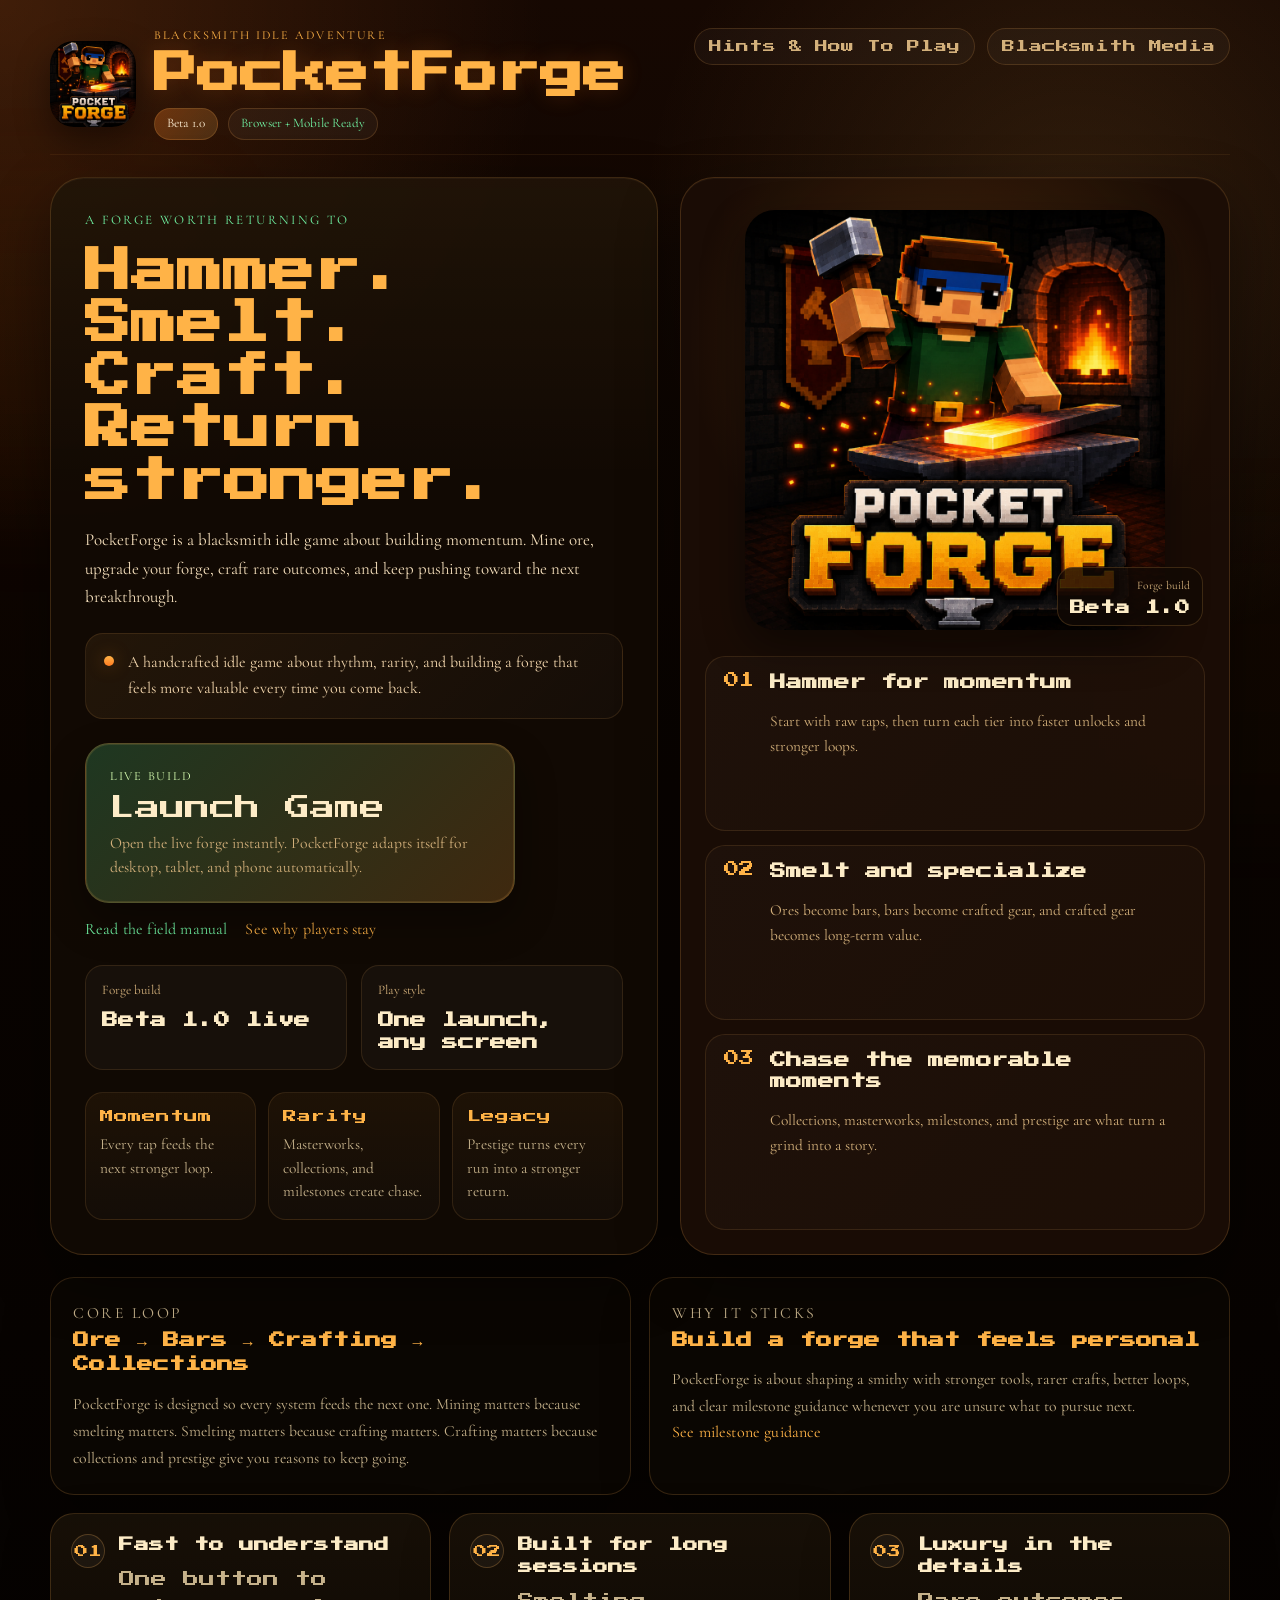
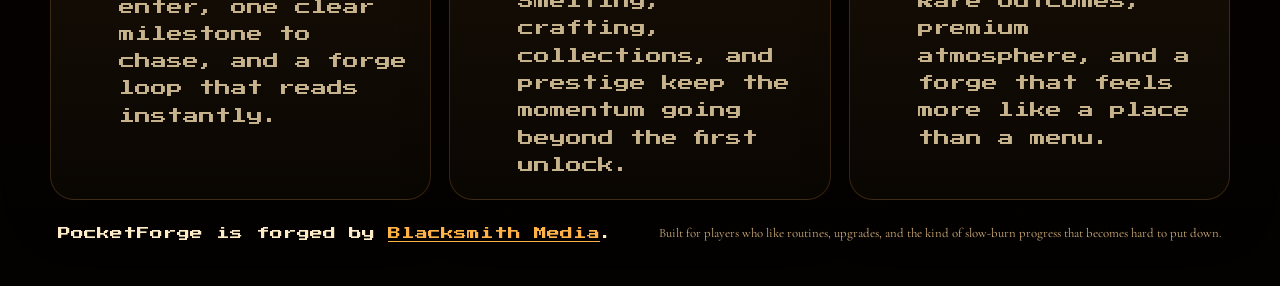
==== commit a7cab2db: "Refine PocketForge site launch and guide experience" ====
--- a/index.html
+++ b/index.html
@@ -22,7 +22,7 @@
     <link rel="preconnect" href="https://fonts.googleapis.com" />
     <link rel="preconnect" href="https://fonts.gstatic.com" crossorigin />
     <link
-      href="https://fonts.googleapis.com/css2?family=Alegreya+Sans:wght@400;500;700;800&display=swap"
+      href="https://fonts.googleapis.com/css2?family=Cormorant+Garamond:wght@500;600;700&display=swap"
       rel="stylesheet"
     />
     <link rel="preload" href="/assets/PressStart2P-Regular.woff2" as="font" type="font/woff2" crossorigin />
@@ -72,21 +72,16 @@
             </p>
           </div>
 
-          <div class="quick-links" aria-label="PocketForge highlights">
-            <a class="quick-link" href="#core-pillars">Why it works</a>
-            <a class="quick-link" href="/hints.html">How to play</a>
-            <button class="quick-link quick-link-button" type="button" data-launch-game>Play instantly</button>
-          </div>
-
           <div class="launch-cluster">
             <button class="cta cta-primary cta-giant launch-button" type="button" data-launch-game>
               <span class="cta-eyebrow">Live build</span>
               <span class="cta-label">Launch Game</span>
-              <span class="cta-meta">Launch instantly in-browser. The forge adapts itself for desktop, tablet, and phone.</span>
+              <span class="cta-meta">Open the live forge instantly. PocketForge adapts itself for desktop, tablet, and phone automatically.</span>
             </button>
-            <a class="text-link text-link-bright" href="/hints.html">
-              New here? Read the field manual.
-            </a>
+            <div class="launch-support">
+              <a class="text-link text-link-bright" href="/hints.html">Read the field manual</a>
+              <a class="text-link" href="#core-pillars">See why players stay</a>
+            </div>
           </div>
 
           <div class="meta-strip meta-strip-home">
@@ -95,16 +90,23 @@
               <strong>Beta 1.0 live</strong>
             </div>
             <div class="meta-card">
-              <span class="meta-title">Launch flow</span>
-              <strong>Lightbox + adaptive game</strong>
-            </div>
-          </div>
-
-          <div class="indie-note">
-            <p>
-              The appeal is simple: build a forge rhythm that gets faster, rarer, and more personal
-              every time you come back.
-            </p>
+              <span class="meta-title">Play style</span>
+              <strong>One launch, any screen</strong>
+            </div>
+          </div>
+          <div class="home-pillars">
+            <article>
+              <span>Momentum</span>
+              <p>Every tap feeds the next stronger loop.</p>
+            </article>
+            <article>
+              <span>Rarity</span>
+              <p>Masterworks, collections, and milestones create chase.</p>
+            </article>
+            <article>
+              <span>Legacy</span>
+              <p>Prestige turns every run into a stronger return.</p>
+            </article>
           </div>
         </section>
 
@@ -162,37 +164,6 @@
             and clear milestone guidance whenever you are unsure what to pursue next.
           </p>
           <a class="text-link" href="/hints.html#next-milestone">See milestone guidance</a>
-        </article>
-      </section>
-
-      <section class="video-showcase" aria-label="PocketForge gameplay video">
-        <article class="video-card video-copy">
-          <p class="world-kicker">See the forge in motion</p>
-          <h3>From first tap to long-term momentum.</h3>
-          <p>
-            Watch a real PocketForge session to get a feel for the rhythm: hammering for ore,
-            pushing upgrades, navigating the forge, and building toward the next milestone.
-          </p>
-          <p>
-            If you would rather learn first, the field manual breaks down Hammer Points, Perks,
-            Gems, Collections, Relics, and Prestige in plain language.
-          </p>
-          <div class="quick-links quick-links-inline">
-            <button class="quick-link quick-link-button" type="button" data-launch-game>Launch the live forge</button>
-            <a class="quick-link" href="/hints.html">Open the field manual</a>
-          </div>
-        </article>
-        <article class="video-card video-frame-card">
-          <video
-            class="video-player"
-            controls
-            preload="metadata"
-            playsinline
-            poster="/assets/pocketforgelogo.png"
-          >
-            <source src="/assets/media/pocketforge-gameplay.mov" type="video/quicktime" />
-            Your browser does not support embedded PocketForge gameplay video.
-          </video>
         </article>
       </section>
 
@@ -252,7 +223,6 @@
             <h2 id="forge-lightbox-title">Live Forge</h2>
           </div>
           <div class="forge-lightbox-actions">
-            <a class="forge-lightbox-link" href="/play/" target="_blank" rel="noreferrer">Open full page</a>
             <button class="forge-lightbox-close" type="button" data-close-lightbox>Close</button>
           </div>
         </div>
--- a/styles.css
+++ b/styles.css
@@ -6,7 +6,7 @@
 
 :root {
   color-scheme: dark;
-  --font-ui: "Alegreya Sans", system-ui, -apple-system, BlinkMacSystemFont, "Segoe UI", sans-serif;
+  --font-ui: "Cormorant Garamond", Georgia, serif;
   --bg: #070301;
   --bg-2: #130702;
   --panel: rgba(18, 10, 4, 0.9);
@@ -341,6 +341,13 @@
   margin: -4px 0 22px;
 }
 
+.launch-support {
+  display: flex;
+  flex-wrap: wrap;
+  gap: 12px 18px;
+  align-items: center;
+}
+
 .quick-link {
   padding: 10px 12px;
   border-radius: 999px;
@@ -432,8 +439,9 @@
 .text-link {
   color: var(--accent);
   text-decoration: none;
-  font-size: 0.92rem;
+  font-size: 1rem;
   font-family: var(--font-ui);
+  letter-spacing: 0.01em;
 }
 
 .text-link-bright {
@@ -476,6 +484,35 @@
   border-radius: 18px;
   background: linear-gradient(135deg, rgba(255, 126, 34, 0.08), rgba(255, 255, 255, 0.02));
   border: 1px solid rgba(255, 180, 89, 0.12);
+}
+
+.home-pillars {
+  display: grid;
+  grid-template-columns: repeat(3, minmax(0, 1fr));
+  gap: 12px;
+  margin-top: 22px;
+}
+
+.home-pillars article {
+  padding: 16px 14px;
+  border-radius: 18px;
+  background: linear-gradient(180deg, rgba(255, 168, 64, 0.06), rgba(255, 255, 255, 0.02));
+  border: 1px solid rgba(255, 180, 89, 0.12);
+}
+
+.home-pillars span {
+  display: block;
+  color: var(--accent);
+  font-size: 0.86rem;
+  margin-bottom: 10px;
+}
+
+.home-pillars p {
+  margin: 0;
+  color: var(--muted-soft);
+  font-family: var(--font-ui);
+  font-size: 0.96rem;
+  line-height: 1.52;
 }
 
 .indie-note p {
@@ -560,7 +597,7 @@
   align-items: start;
   padding: 16px 18px;
   border-radius: 20px;
-  background: linear-gradient(135deg, rgba(255, 255, 255, 0.03), rgba(255, 177, 82, 0.03));
+  background: linear-gradient(135deg, rgba(255, 255, 255, 0.025), rgba(255, 177, 82, 0.02));
   border: 1px solid rgba(255, 180, 89, 0.12);
 }
 
@@ -586,59 +623,6 @@
   grid-template-columns: repeat(2, minmax(0, 1fr));
   gap: 18px;
   margin-top: 22px;
-}
-
-.video-showcase {
-  display: grid;
-  grid-template-columns: minmax(0, 0.95fr) minmax(0, 1.05fr);
-  gap: 18px;
-  margin-top: 18px;
-}
-
-.video-card {
-  border-radius: 24px;
-  border: 1px solid var(--border);
-  background:
-    linear-gradient(180deg, rgba(255, 180, 89, 0.05), rgba(255, 180, 89, 0)),
-    rgba(12, 7, 3, 0.88);
-  box-shadow: var(--shadow-soft);
-}
-
-.video-copy {
-  padding: 22px;
-}
-
-.video-copy h3 {
-  margin: 0 0 12px;
-  font-size: 1.02rem;
-  line-height: 1.45;
-  color: var(--accent);
-}
-
-.video-copy p {
-  margin: 0 0 14px;
-  color: var(--muted-soft);
-  font-size: 0.98rem;
-  line-height: 1.74;
-}
-
-.quick-links-inline {
-  margin-bottom: 0;
-}
-
-.video-frame-card {
-  padding: 14px;
-}
-
-.video-player {
-  display: block;
-  width: 100%;
-  aspect-ratio: 16 / 9;
-  object-fit: cover;
-  border-radius: 18px;
-  border: 1px solid rgba(255, 180, 89, 0.16);
-  background: #100703;
-  box-shadow: 0 18px 42px rgba(0, 0, 0, 0.28);
 }
 
 .ritual-strip {
@@ -656,6 +640,12 @@
   border: 1px solid var(--border);
   background: rgba(12, 7, 3, 0.88);
   box-shadow: var(--shadow-soft);
+}
+
+.guide-section {
+  background:
+    linear-gradient(180deg, rgba(255, 180, 89, 0.04), rgba(255, 180, 89, 0)),
+    rgba(12, 7, 3, 0.88);
 }
 
 .world-card {
@@ -770,6 +760,9 @@
   background: rgba(255, 255, 255, 0.03);
   border: 1px solid rgba(255, 180, 89, 0.12);
   transition: background 0.2s ease, transform 0.2s ease;
+  font-family: var(--font-ui);
+  font-size: 1rem;
+  line-height: 1.2;
 }
 
 .guide-nav a:hover {
@@ -785,6 +778,7 @@
 .manual-lede {
   margin: 0 0 18px !important;
   color: #f4debb !important;
+  font-size: 1.04rem !important;
 }
 
 .guide-intro {
@@ -889,34 +883,36 @@
     linear-gradient(180deg, rgba(255, 180, 89, 0.04), rgba(255, 180, 89, 0)),
     rgba(255, 255, 255, 0.025);
   display: grid;
-  grid-template-columns: minmax(0, 1.05fr) minmax(260px, 0.95fr);
+  grid-template-columns: minmax(0, 1.02fr) minmax(280px, 0.98fr);
   align-items: stretch;
 }
 
 .shot-media {
-  display: grid;
-  place-items: center;
-  padding: 22px;
+  display: flex;
+  align-items: center;
+  justify-content: center;
+  padding: 18px;
   background:
     radial-gradient(circle at top, rgba(255, 160, 55, 0.09), transparent 42%),
     linear-gradient(180deg, rgba(255, 177, 82, 0.04), rgba(255, 177, 82, 0)),
     #120701;
+  min-height: 260px;
 }
 
 .shot-card img {
   display: block;
-  width: 100%;
+  width: auto;
   height: auto;
   max-width: 100%;
-  max-height: 360px;
+  max-height: 380px;
   object-fit: contain;
-  object-position: center top;
+  object-position: center center;
   border-radius: 18px;
   box-shadow: 0 18px 40px rgba(0, 0, 0, 0.3);
 }
 
 .shot-card figcaption {
-  padding: 22px 22px 22px 10px;
+  padding: 22px 22px 22px 8px;
   display: flex;
   flex-direction: column;
   justify-content: center;
@@ -1061,7 +1057,6 @@
   justify-content: flex-end;
 }
 
-.forge-lightbox-link,
 .forge-lightbox-close {
   display: inline-flex;
   align-items: center;
@@ -1198,7 +1193,8 @@
   .meta-strip-home,
   .system-grid,
   .guide-summary-grid,
-  .glossary-grid {
+  .glossary-grid,
+  .home-pillars {
     grid-template-columns: 1fr;
   }
 
@@ -1207,11 +1203,14 @@
   }
 
   .shot-media {
-    padding: 14px 14px 8px;
+    padding: 14px;
+    min-height: 0;
   }
 
   .shot-card img {
-    max-height: 240px;
+    width: 100%;
+    height: auto;
+    max-height: none;
   }
 
   .cta-giant {
@@ -1255,9 +1254,6 @@
     padding: max(12px, env(safe-area-inset-top)) 12px 10px;
   }
 
-  .forge-lightbox-link {
-    display: none;
-  }
 }
 
 @media (max-width: 560px) {
@@ -1428,23 +1424,8 @@
   }
 
   .world-grid,
-  .video-showcase,
   .guide-content {
     gap: 14px;
-  }
-
-  .video-showcase {
-    grid-template-columns: 1fr;
-  }
-
-  .video-copy,
-  .video-frame-card {
-    padding: 16px;
-  }
-
-  .video-copy h3 {
-    font-size: 0.86rem;
-    line-height: 1.45;
   }
 
   .guide-nav {
@@ -1456,11 +1437,11 @@
   .guide-nav a {
     padding: 10px;
     border-radius: 12px;
-    font-size: 0.8rem;
+    font-size: 0.92rem;
   }
 
   .shot-media {
-    padding: 12px 12px 6px;
+    padding: 10px;
   }
 
   .shot-card figcaption {
@@ -1530,7 +1511,6 @@
     justify-content: stretch;
   }
 
-  .forge-lightbox-link,
   .forge-lightbox-close {
     flex: 1 1 0;
   }
@@ -1539,4 +1519,12 @@
     min-height: 0;
     height: 100%;
   }
-}
+
+  .launch-support {
+    gap: 10px 14px;
+  }
+
+  .home-pillars article {
+    padding: 14px 12px;
+  }
+}
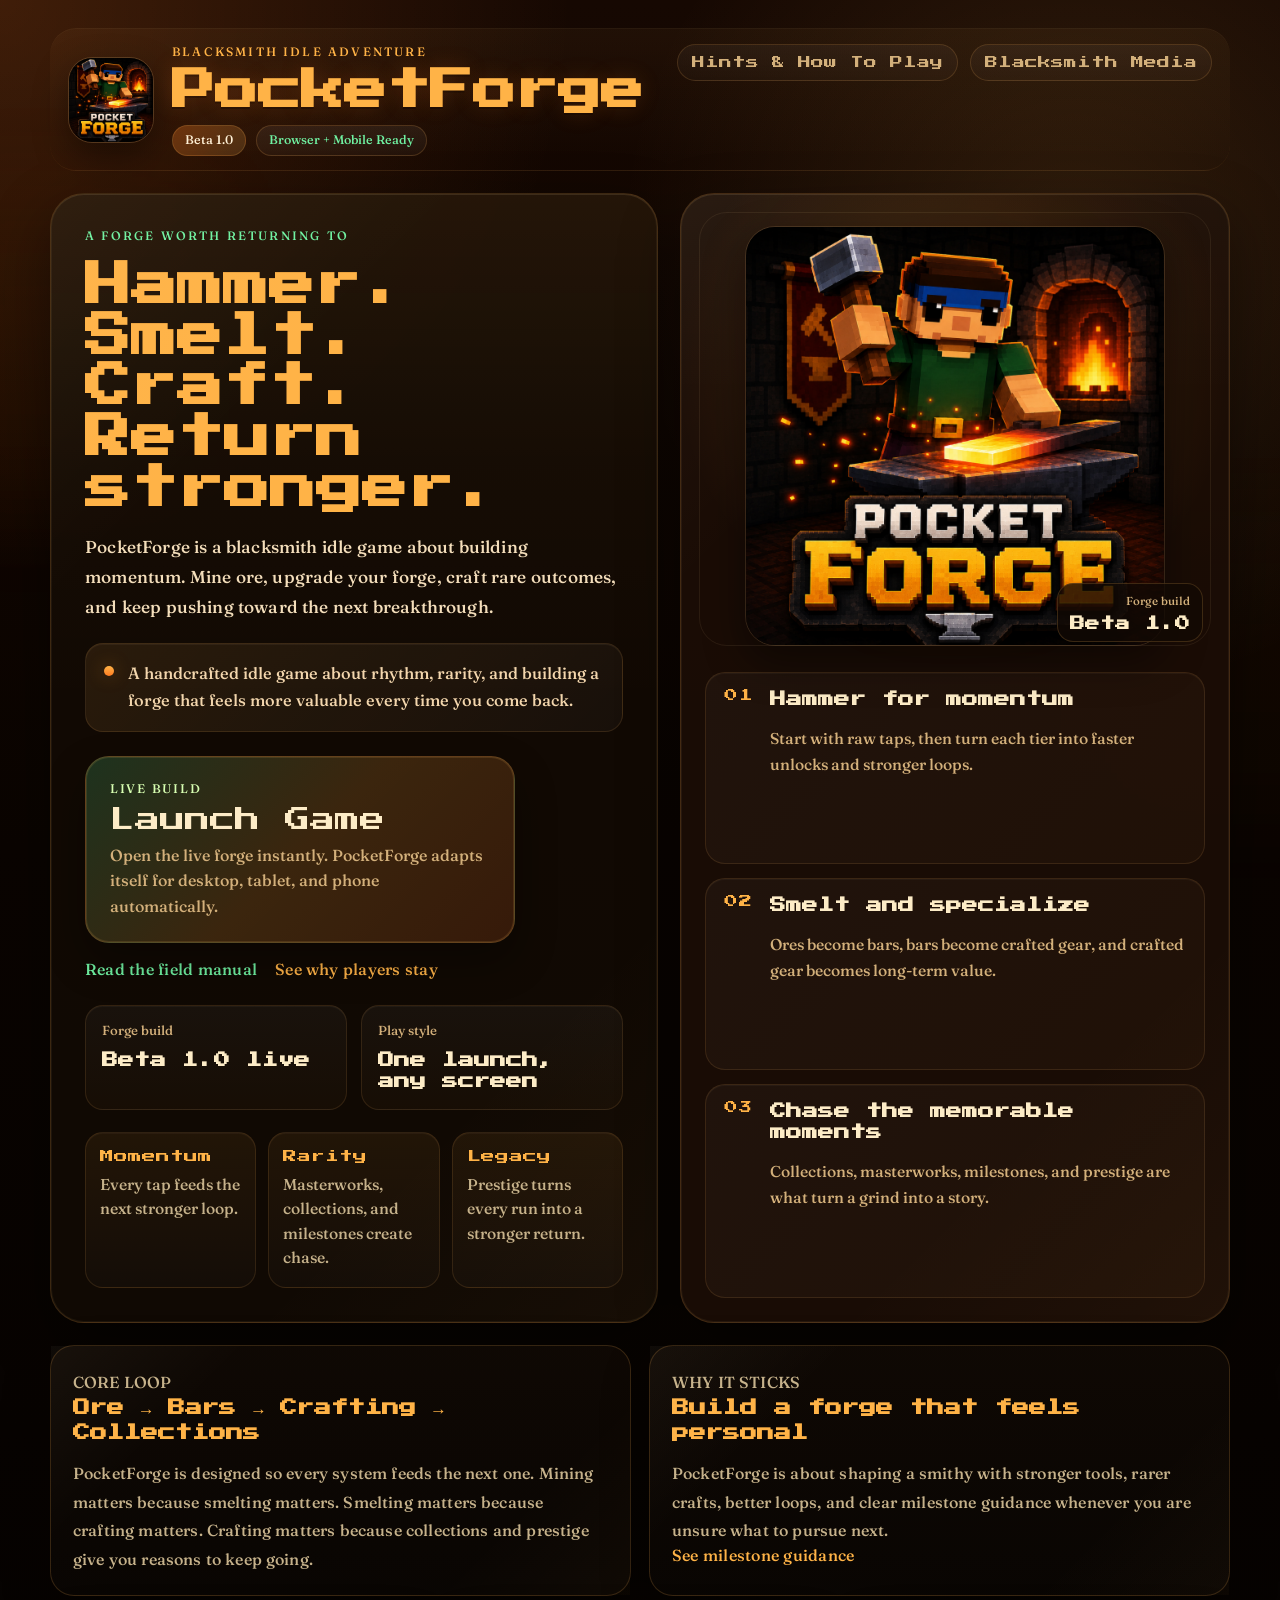
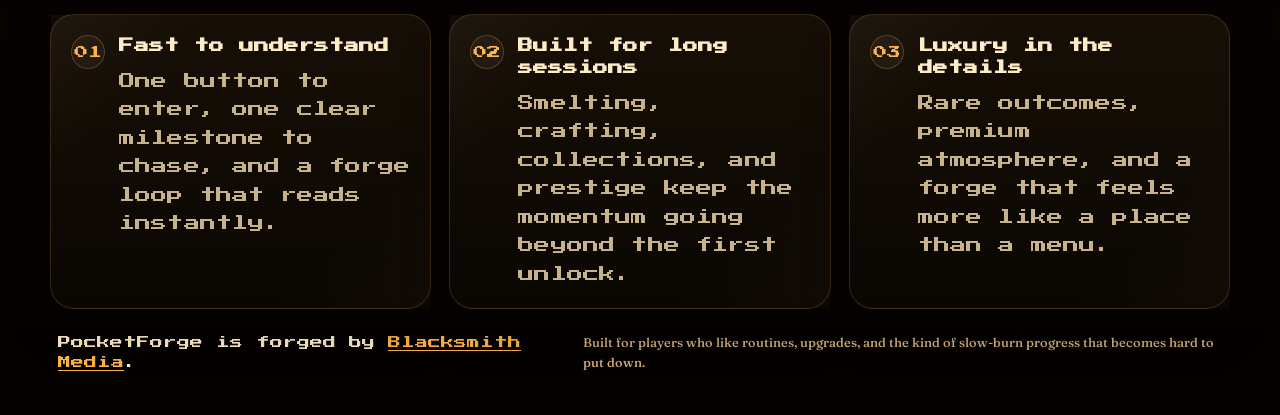
==== commit 30c1d5ec: "Polish site typography and local serif font" ====
--- a/index.html
+++ b/index.html
@@ -19,13 +19,8 @@
     <meta name="theme-color" content="#1a0802" />
     <link rel="canonical" href="https://pocketforge.gg/" />
     <link rel="icon" type="image/png" href="/assets/pocketforgelogo.png" />
-    <link rel="preconnect" href="https://fonts.googleapis.com" />
-    <link rel="preconnect" href="https://fonts.gstatic.com" crossorigin />
-    <link
-      href="https://fonts.googleapis.com/css2?family=Cormorant+Garamond:wght@500;600;700&display=swap"
-      rel="stylesheet"
-    />
     <link rel="preload" href="/assets/PressStart2P-Regular.woff2" as="font" type="font/woff2" crossorigin />
+    <link rel="preload" href="/assets/Fraunces-500.ttf" as="font" type="font/ttf" crossorigin />
     <link rel="stylesheet" href="/styles.css" />
   </head>
   <body class="site-home">
--- a/styles.css
+++ b/styles.css
@@ -4,14 +4,39 @@
   font-display: swap;
 }
 
+@font-face {
+  font-family: "Fraunces";
+  src: url("/assets/Fraunces-500.ttf") format("truetype");
+  font-style: normal;
+  font-weight: 500;
+  font-display: swap;
+}
+
+@font-face {
+  font-family: "Fraunces";
+  src: url("/assets/Fraunces-600.ttf") format("truetype");
+  font-style: normal;
+  font-weight: 600;
+  font-display: swap;
+}
+
+@font-face {
+  font-family: "Fraunces";
+  src: url("/assets/Fraunces-700.ttf") format("truetype");
+  font-style: normal;
+  font-weight: 700;
+  font-display: swap;
+}
+
 :root {
   color-scheme: dark;
-  --font-ui: "Cormorant Garamond", Georgia, serif;
+  --font-ui: "Fraunces", Georgia, serif;
   --bg: #070301;
   --bg-2: #130702;
   --panel: rgba(18, 10, 4, 0.9);
   --panel-raised: rgba(28, 14, 6, 0.92);
   --panel-soft: rgba(255, 255, 255, 0.04);
+  --panel-edge: rgba(255, 214, 151, 0.06);
   --text: #fdecc7;
   --muted: #d3b07b;
   --muted-soft: #c6b28b;
@@ -111,6 +136,10 @@
 }
 
 .topbar-home {
+  padding: 16px 18px;
+  border-radius: 26px;
+  background: linear-gradient(180deg, rgba(255, 184, 96, 0.05), rgba(255, 184, 96, 0));
+  box-shadow: inset 0 1px 0 rgba(255, 226, 178, 0.04);
   margin-bottom: 22px;
   padding-bottom: 14px;
   border-bottom: 1px solid rgba(255, 180, 89, 0.08);
@@ -131,6 +160,7 @@
   width: 86px;
   height: 86px;
   border-radius: 24px;
+  border: 1px solid rgba(255, 214, 151, 0.16);
   box-shadow: 0 14px 34px rgba(0, 0, 0, 0.42);
 }
 
@@ -169,6 +199,7 @@
 .beta-pill,
 .version-stamp span {
   font-family: var(--font-ui);
+  font-optical-sizing: auto;
 }
 
 .eyebrow {
@@ -184,7 +215,7 @@
   font-size: clamp(1.4rem, 3.4vw, 2.8rem);
   line-height: 1.02;
   color: var(--accent);
-  text-shadow: 0 0 22px rgba(255, 123, 33, 0.18);
+  text-shadow: 0 0 22px rgba(255, 123, 33, 0.18), 0 2px 0 rgba(0, 0, 0, 0.3);
 }
 
 .brand-meta-row {
@@ -208,10 +239,10 @@
 .beta-pill,
 .platform-pill {
   padding: 8px 12px;
-  font-size: 0.82rem;
+  font-size: 0.78rem;
   line-height: 1;
   border: 1px solid var(--border);
-  background: rgba(255, 255, 255, 0.04);
+  background: linear-gradient(180deg, rgba(255, 255, 255, 0.06), rgba(255, 255, 255, 0.03));
 }
 
 .beta-pill {
@@ -234,10 +265,10 @@
 .media-link,
 .nav-link {
   color: var(--muted);
-  font-size: 0.82rem;
+  font-size: 0.8rem;
   padding: 11px 14px;
   border: 1px solid rgba(255, 180, 89, 0.16);
-  background: rgba(255, 255, 255, 0.03);
+  background: linear-gradient(180deg, rgba(255, 255, 255, 0.045), rgba(255, 255, 255, 0.02));
   transition: color 0.2s ease, border-color 0.2s ease, transform 0.2s ease, background 0.2s ease;
 }
 
@@ -264,11 +295,23 @@
   border-radius: var(--radius-xl);
   border: 1px solid var(--border);
   background:
-    linear-gradient(180deg, rgba(255, 169, 67, 0.06) 0%, rgba(255, 169, 67, 0) 28%),
+    linear-gradient(180deg, rgba(255, 169, 67, 0.08) 0%, rgba(255, 169, 67, 0.02) 24%, rgba(255, 169, 67, 0) 46%),
     var(--panel);
   box-shadow:
-    inset 0 1px 0 rgba(255, 222, 167, 0.04),
+    inset 0 1px 0 rgba(255, 222, 167, 0.06),
+    inset 0 0 0 1px var(--panel-edge),
     var(--shadow);
+}
+
+.hero-panel::before,
+.world-card::before,
+.guide-section::before,
+.ritual-card::before {
+  content: "";
+  position: absolute;
+  inset: 0;
+  pointer-events: none;
+  background: linear-gradient(135deg, rgba(255, 234, 194, 0.04), transparent 24%, transparent 76%, rgba(255, 180, 89, 0.03));
 }
 
 .hero-copy {
@@ -285,22 +328,24 @@
   color: var(--accent-green);
   text-transform: uppercase;
   letter-spacing: 0.18em;
-  font-size: 0.82rem;
+  font-size: 0.76rem;
   margin: 0 0 18px;
 }
 
 .hero-copy h2 {
   font-size: clamp(1.5rem, 3.6vw, 3rem);
-  line-height: 1.14;
+  line-height: 1.1;
   margin-bottom: 18px;
-  max-width: 10ch;
+  max-width: 11ch;
   color: var(--accent);
+  text-wrap: balance;
 }
 
 .lede {
   color: #f4debb;
-  font-size: 1.06rem;
-  line-height: 1.68;
+  font-size: 1.08rem;
+  line-height: 1.72;
+  letter-spacing: 0.01em;
   max-width: 35rem;
   margin: 0 0 22px;
 }
@@ -313,8 +358,9 @@
   margin: 0 0 24px;
   padding: 16px 18px;
   border-radius: 18px;
-  background: linear-gradient(135deg, rgba(255, 180, 89, 0.08), rgba(255, 255, 255, 0.02));
+  background: linear-gradient(135deg, rgba(255, 180, 89, 0.1), rgba(255, 255, 255, 0.03));
   border: 1px solid rgba(255, 180, 89, 0.12);
+  box-shadow: inset 0 1px 0 rgba(255, 228, 188, 0.05);
 }
 
 .founder-line-mark {
@@ -330,8 +376,8 @@
   margin: 0;
   color: #f3d6ad;
   font-family: var(--font-ui);
-  font-size: 1rem;
-  line-height: 1.62;
+  font-size: 1.02rem;
+  line-height: 1.66;
 }
 
 .quick-links {
@@ -389,6 +435,7 @@
   text-decoration: none;
   border: 1px solid rgba(255, 180, 89, 0.22);
   transition: transform 0.2s ease, box-shadow 0.2s ease, border-color 0.2s ease;
+  box-shadow: inset 0 1px 0 rgba(255, 232, 194, 0.05);
 }
 
 .cta:hover {
@@ -402,7 +449,7 @@
 }
 
 .cta-primary {
-  background: linear-gradient(135deg, rgba(91, 242, 156, 0.2), rgba(255, 168, 64, 0.2));
+  background: linear-gradient(135deg, rgba(91, 242, 156, 0.18), rgba(255, 168, 64, 0.18), rgba(255, 115, 45, 0.16));
 }
 
 .cta-guide {
@@ -432,8 +479,8 @@
 
 .cta-meta {
   color: var(--muted);
-  font-size: 0.98rem;
-  line-height: 1.55;
+  font-size: 1rem;
+  line-height: 1.6;
 }
 
 .text-link {
@@ -441,11 +488,16 @@
   text-decoration: none;
   font-size: 1rem;
   font-family: var(--font-ui);
-  letter-spacing: 0.01em;
+  letter-spacing: 0.015em;
+  text-underline-offset: 0.2em;
 }
 
 .text-link-bright {
   color: var(--accent-green);
+}
+
+.text-link:hover {
+  text-decoration: underline;
 }
 
 .meta-strip {
@@ -461,8 +513,9 @@
 .meta-card {
   border-radius: 18px;
   padding: 16px;
-  background: rgba(255, 255, 255, 0.032);
+  background: linear-gradient(180deg, rgba(255, 255, 255, 0.04), rgba(255, 177, 82, 0.03));
   border: 1px solid rgba(255, 180, 89, 0.12);
+  box-shadow: inset 0 1px 0 rgba(255, 232, 194, 0.04);
 }
 
 .meta-title {
@@ -496,8 +549,9 @@
 .home-pillars article {
   padding: 16px 14px;
   border-radius: 18px;
-  background: linear-gradient(180deg, rgba(255, 168, 64, 0.06), rgba(255, 255, 255, 0.02));
+  background: linear-gradient(180deg, rgba(255, 168, 64, 0.08), rgba(255, 255, 255, 0.02));
   border: 1px solid rgba(255, 180, 89, 0.12);
+  box-shadow: inset 0 1px 0 rgba(255, 232, 194, 0.04);
 }
 
 .home-pillars span {
@@ -511,16 +565,16 @@
   margin: 0;
   color: var(--muted-soft);
   font-family: var(--font-ui);
-  font-size: 0.96rem;
-  line-height: 1.52;
+  font-size: 0.98rem;
+  line-height: 1.56;
 }
 
 .indie-note p {
   margin: 0;
   color: var(--muted-soft);
   font-family: var(--font-ui);
-  font-size: 0.96rem;
-  line-height: 1.64;
+  font-size: 0.98rem;
+  line-height: 1.68;
 }
 
 .hero-preview {
@@ -528,6 +582,7 @@
   grid-template-rows: auto 1fr;
   background:
     radial-gradient(circle at 50% 15%, rgba(255, 146, 38, 0.18), transparent 28%),
+    linear-gradient(180deg, rgba(255, 222, 176, 0.03), transparent 18%),
     var(--panel-raised);
 }
 
@@ -540,6 +595,15 @@
 .preview-frame-home {
   min-height: 430px;
   padding: 32px 24px 18px;
+}
+
+.preview-frame-home::after {
+  content: "";
+  position: absolute;
+  inset: 18px;
+  border-radius: 28px;
+  border: 1px solid rgba(255, 214, 151, 0.08);
+  pointer-events: none;
 }
 
 .forge-glow {
@@ -556,6 +620,7 @@
   aspect-ratio: 1;
   object-fit: contain;
   border-radius: 30px;
+  border: 1px solid rgba(255, 214, 151, 0.12);
   box-shadow: 0 16px 42px rgba(0, 0, 0, 0.42);
 }
 
@@ -597,25 +662,27 @@
   align-items: start;
   padding: 16px 18px;
   border-radius: 20px;
-  background: linear-gradient(135deg, rgba(255, 255, 255, 0.025), rgba(255, 177, 82, 0.02));
+  background: linear-gradient(135deg, rgba(255, 255, 255, 0.03), rgba(255, 177, 82, 0.03));
   border: 1px solid rgba(255, 180, 89, 0.12);
+  box-shadow: inset 0 1px 0 rgba(255, 232, 194, 0.04);
 }
 
 .feature-list span {
   color: var(--accent);
-  font-size: 0.95rem;
+  font-size: 0.82rem;
+  letter-spacing: 0.14em;
 }
 
 .feature-list h3 {
-  font-size: 0.96rem;
+  font-size: 0.98rem;
   margin-bottom: 9px;
   line-height: 1.35;
 }
 
 .feature-list p {
   color: var(--muted);
-  font-size: 0.96rem;
-  line-height: 1.62;
+  font-size: 0.98rem;
+  line-height: 1.66;
 }
 
 .world-grid {
@@ -636,9 +703,10 @@
 .guide-panel,
 .guide-section,
 .ritual-card {
+  position: relative;
   border-radius: 24px;
   border: 1px solid var(--border);
-  background: rgba(12, 7, 3, 0.88);
+  background: linear-gradient(180deg, rgba(16, 9, 4, 0.92), rgba(10, 6, 3, 0.9));
   box-shadow: var(--shadow-soft);
 }
 
@@ -674,8 +742,8 @@
 
 .world-card h3,
 .guide-section h2 {
-  font-size: 1.02rem;
-  line-height: 1.5;
+  font-size: 1.06rem;
+  line-height: 1.45;
   margin-bottom: 14px;
   color: var(--accent);
 }
@@ -687,8 +755,9 @@
 .ritual-card p {
   margin: 0;
   color: var(--muted-soft);
-  font-size: 0.98rem;
-  line-height: 1.74;
+  font-size: 1rem;
+  line-height: 1.78;
+  letter-spacing: 0.01em;
 }
 
 .ritual-index {
@@ -757,7 +826,7 @@
   text-decoration: none;
   padding: 10px 12px;
   border-radius: 14px;
-  background: rgba(255, 255, 255, 0.03);
+  background: linear-gradient(180deg, rgba(255, 255, 255, 0.045), rgba(255, 255, 255, 0.02));
   border: 1px solid rgba(255, 180, 89, 0.12);
   transition: background 0.2s ease, transform 0.2s ease;
   font-family: var(--font-ui);
@@ -824,7 +893,7 @@
 .system-grid div {
   padding: 16px;
   border-radius: 18px;
-  background: rgba(255, 255, 255, 0.03);
+  background: linear-gradient(180deg, rgba(255, 255, 255, 0.04), rgba(255, 177, 82, 0.025));
   border: 1px solid rgba(255, 180, 89, 0.12);
 }
 
@@ -842,7 +911,7 @@
 .guide-summary-grid div {
   padding: 16px;
   border-radius: 18px;
-  background: rgba(255, 255, 255, 0.03);
+  background: linear-gradient(180deg, rgba(255, 255, 255, 0.04), rgba(255, 177, 82, 0.022));
   border: 1px solid rgba(255, 180, 89, 0.12);
 }
 
@@ -856,7 +925,7 @@
   padding: 18px;
   border-radius: 18px;
   background:
-    linear-gradient(180deg, rgba(255, 180, 89, 0.05), rgba(255, 180, 89, 0)),
+    linear-gradient(180deg, rgba(255, 180, 89, 0.07), rgba(255, 180, 89, 0)),
     rgba(255, 255, 255, 0.03);
   border: 1px solid rgba(255, 180, 89, 0.12);
 }
@@ -880,7 +949,7 @@
   border-radius: 22px;
   border: 1px solid rgba(255, 180, 89, 0.12);
   background:
-    linear-gradient(180deg, rgba(255, 180, 89, 0.04), rgba(255, 180, 89, 0)),
+    linear-gradient(180deg, rgba(255, 180, 89, 0.06), rgba(255, 180, 89, 0)),
     rgba(255, 255, 255, 0.025);
   display: grid;
   grid-template-columns: minmax(0, 1.02fr) minmax(280px, 0.98fr);
@@ -1007,7 +1076,7 @@
 .forge-lightbox {
   display: grid;
   place-items: center;
-  padding: 22px;
+  padding: 18px;
 }
 
 .forge-lightbox-backdrop {
@@ -1021,7 +1090,7 @@
   position: relative;
   z-index: 1;
   width: min(96vw, 1440px);
-  height: min(94vh, 980px);
+  height: min(96dvh, 1000px);
   display: grid;
   grid-template-rows: auto 1fr;
   border-radius: 24px;
@@ -1080,6 +1149,8 @@
   min-height: 0;
   background: #050201;
   position: relative;
+  padding-bottom: 12px;
+  box-sizing: border-box;
 }
 
 .forge-lightbox-frame {
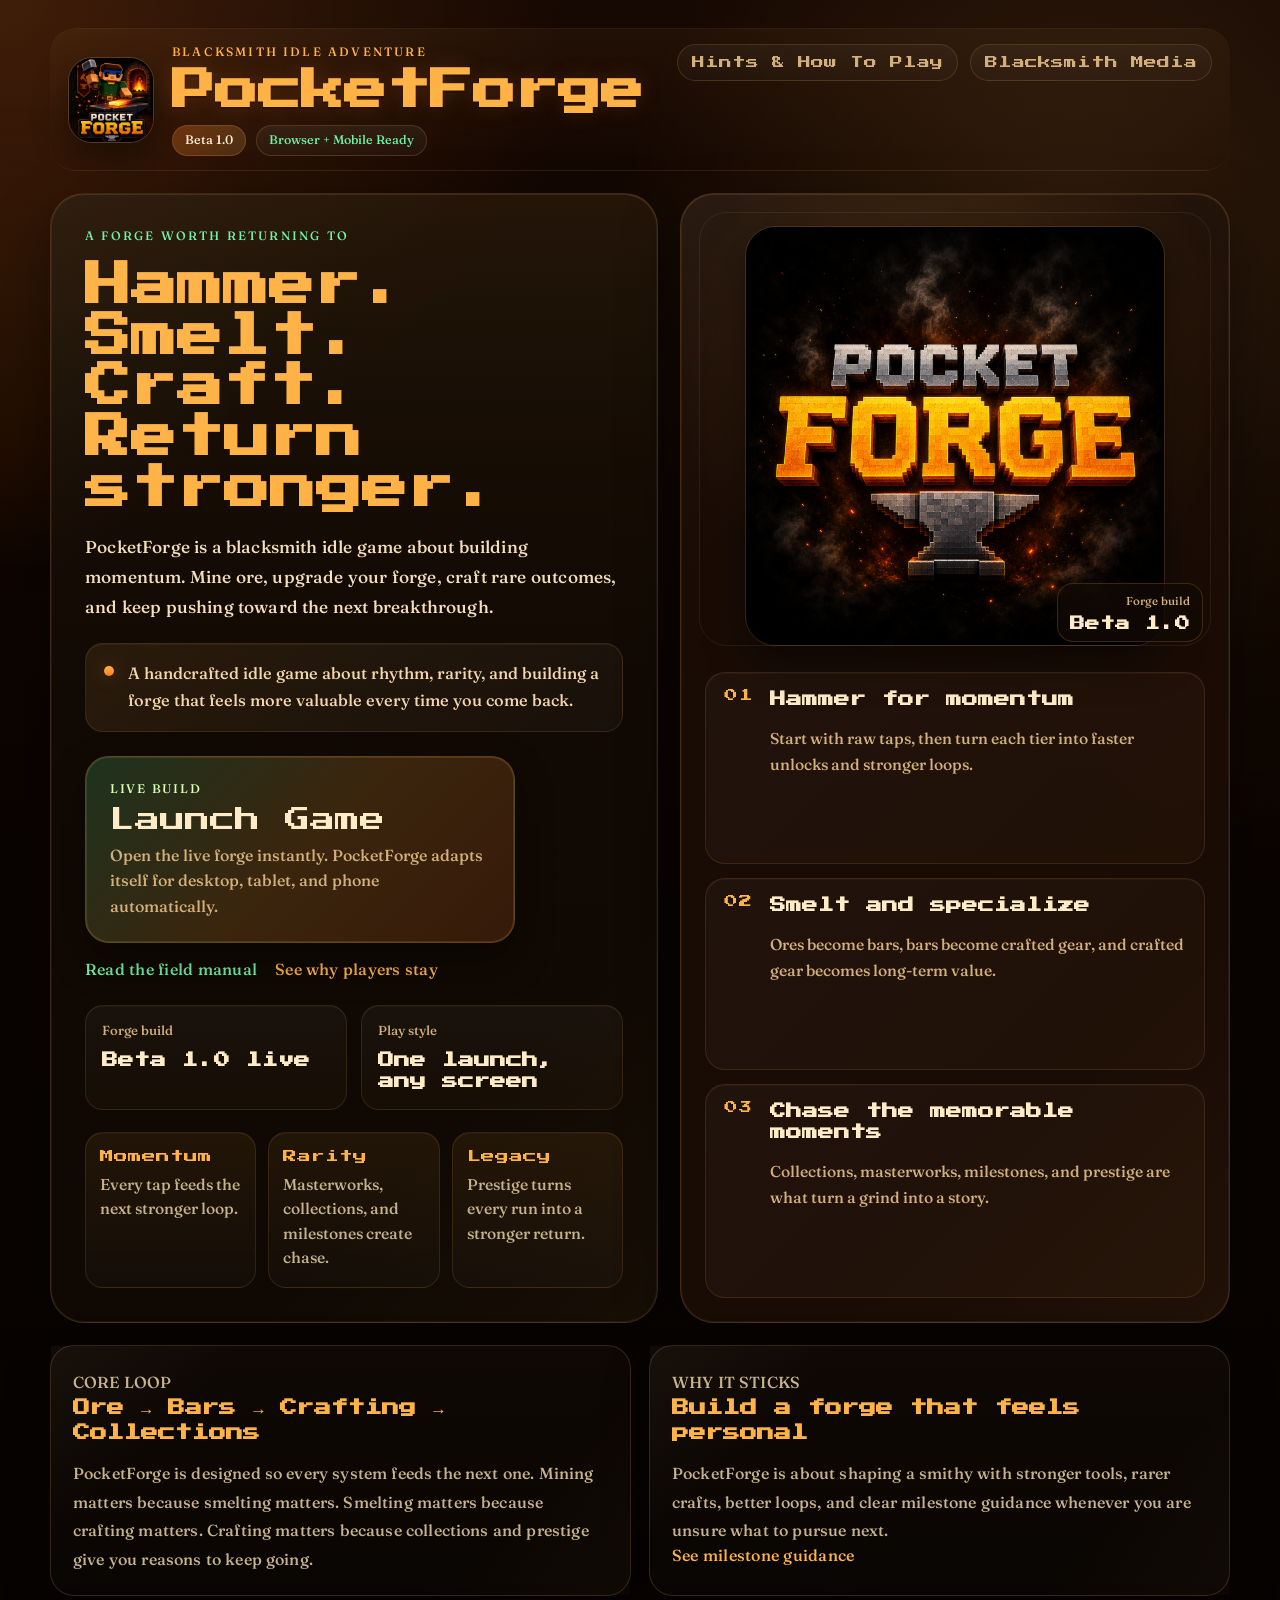
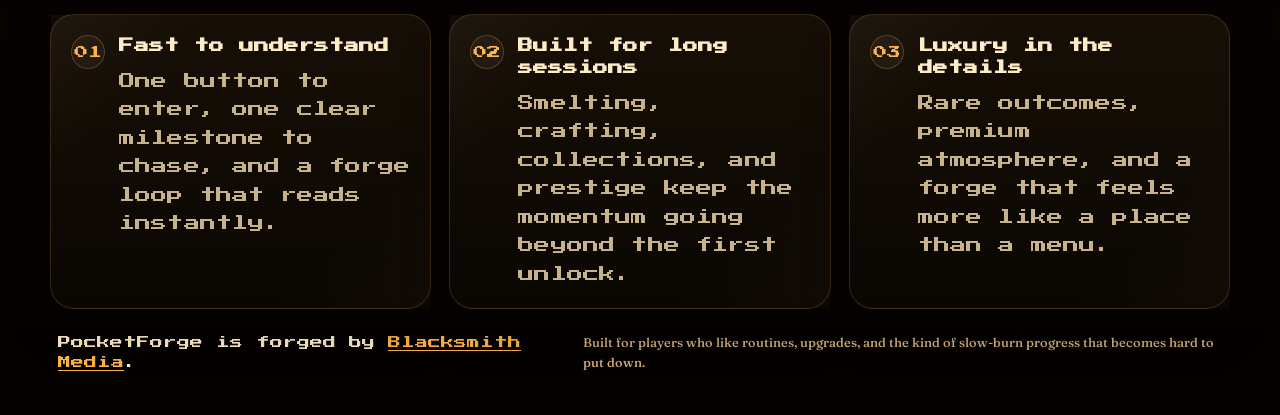
==== commit fb43bf2f: "Refresh homepage preview art" ====
--- a/index.html
+++ b/index.html
@@ -108,7 +108,7 @@
         <section class="hero-panel hero-preview hero-preview-home" aria-label="PocketForge game preview">
           <div class="preview-frame preview-frame-home">
             <div class="forge-glow"></div>
-            <img src="/assets/pocketforgelogo.png" alt="PocketForge key art" class="preview-art" />
+            <img src="/assets/pocketforge-preview-splash.png" alt="PocketForge logo key art" class="preview-art" />
             <div class="version-stamp">
               <span>Forge build</span>
               <strong>Beta 1.0</strong>
--- a/styles.css
+++ b/styles.css
@@ -1076,7 +1076,7 @@
 .forge-lightbox {
   display: grid;
   place-items: center;
-  padding: 18px;
+  padding: 10px;
 }
 
 .forge-lightbox-backdrop {
@@ -1090,7 +1090,7 @@
   position: relative;
   z-index: 1;
   width: min(96vw, 1440px);
-  height: min(96dvh, 1000px);
+  height: min(calc(100dvh - 20px), 1040px);
   display: grid;
   grid-template-rows: auto 1fr;
   border-radius: 24px;
@@ -1106,7 +1106,7 @@
   align-items: center;
   justify-content: space-between;
   gap: 16px;
-  padding: 18px 20px;
+  padding: 10px 18px;
   border-bottom: 1px solid rgba(255, 180, 89, 0.12);
   background: linear-gradient(180deg, rgba(255, 168, 64, 0.08), rgba(255, 168, 64, 0));
 }
@@ -1149,7 +1149,6 @@
   min-height: 0;
   background: #050201;
   position: relative;
-  padding-bottom: 12px;
   box-sizing: border-box;
 }
 
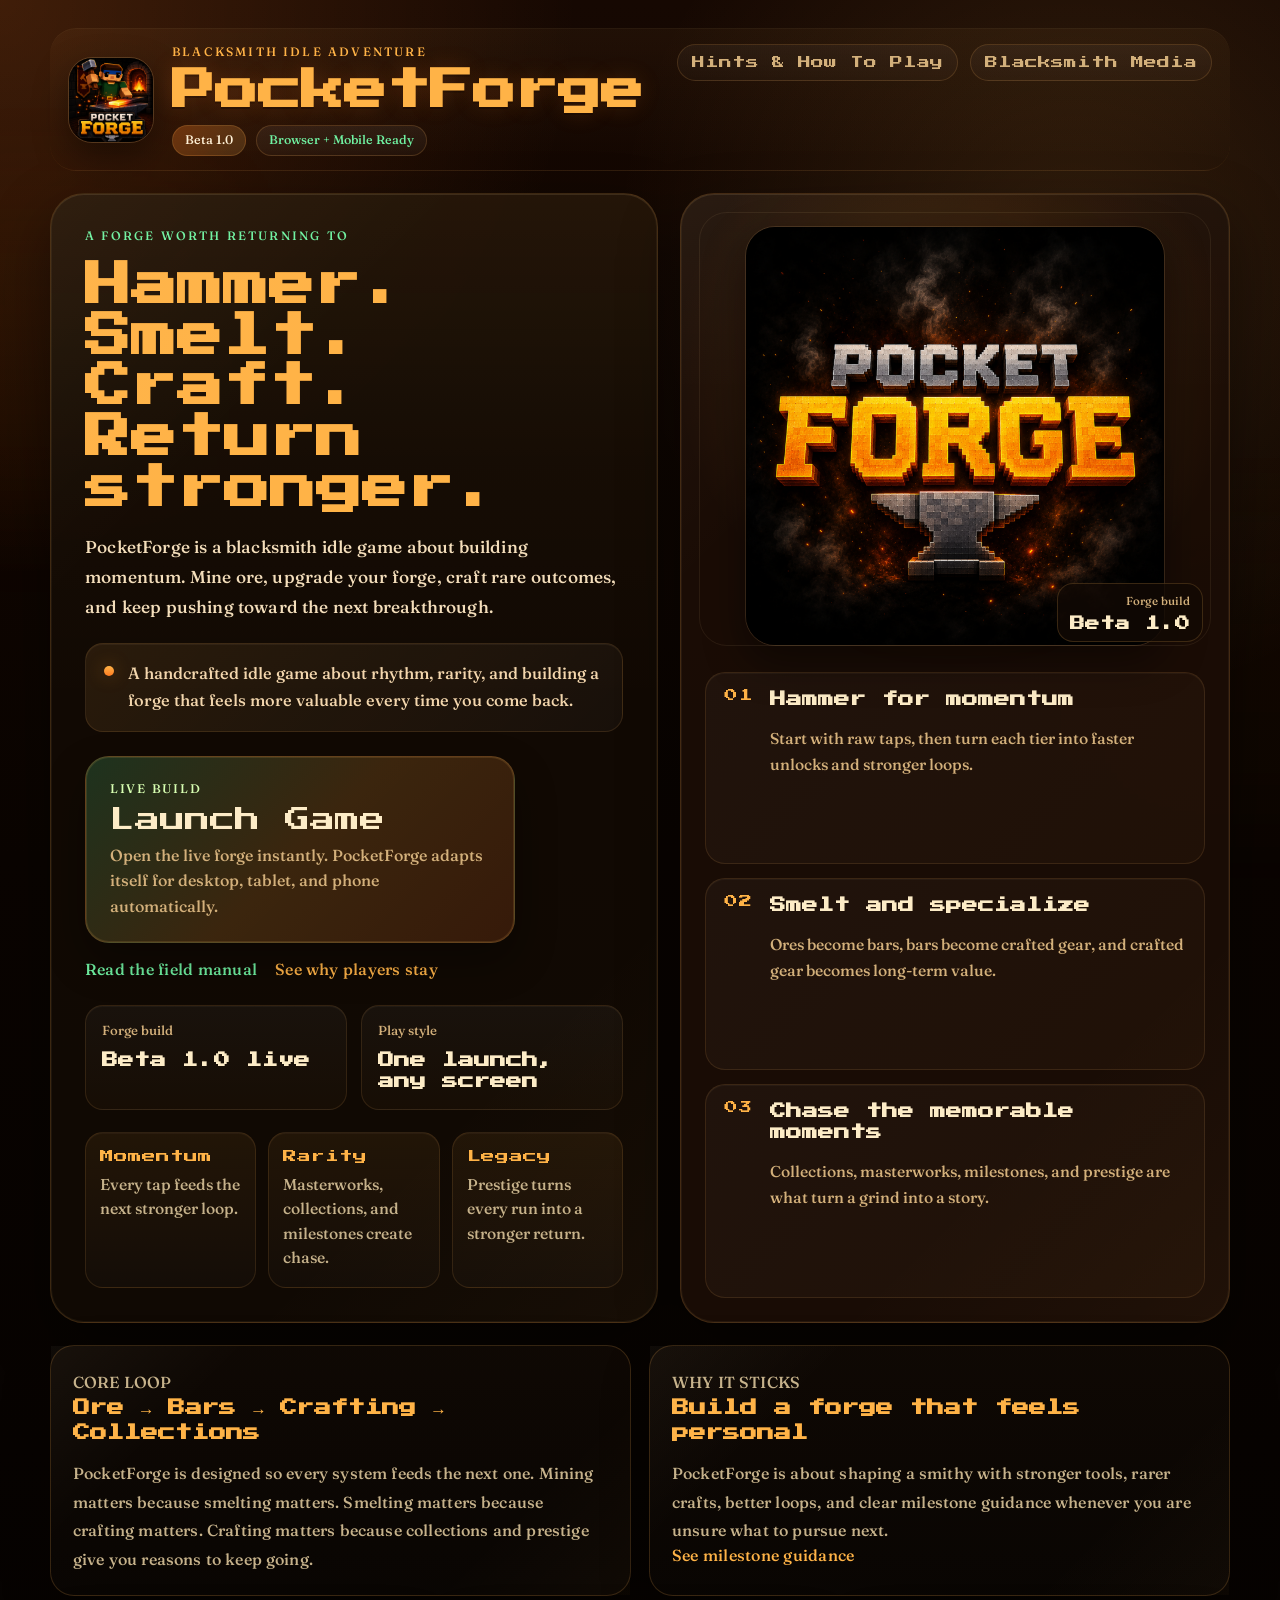
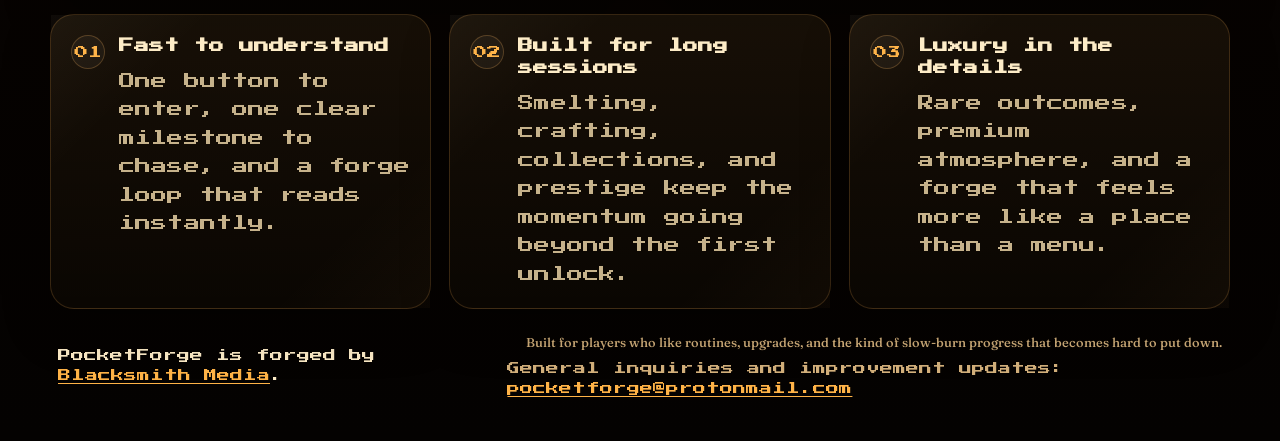
==== commit fc54c9e4: "Add PocketForge contact email" ====
--- a/index.html
+++ b/index.html
@@ -191,10 +191,16 @@
           PocketForge is forged by
           <a href="https://blacksmithmedia.ca" target="_blank" rel="noreferrer">Blacksmith Media</a>.
         </p>
-        <p class="footer-note">
-          Built for players who like routines, upgrades, and the kind of slow-burn progress that
-          becomes hard to put down.
-        </p>
+        <div class="footer-meta">
+          <p class="footer-note">
+            Built for players who like routines, upgrades, and the kind of slow-burn progress that
+            becomes hard to put down.
+          </p>
+          <p class="footer-contact">
+            General inquiries and improvement updates:
+            <a href="mailto:pocketforge@protonmail.com">pocketforge@protonmail.com</a>
+          </p>
+        </div>
       </footer>
     </div>
 
--- a/styles.css
+++ b/styles.css
@@ -794,11 +794,22 @@
   line-height: 1.56;
 }
 
+.footer-meta {
+  display: flex;
+  flex-direction: column;
+  align-items: flex-end;
+  gap: 6px;
+}
+
 .footer a {
   color: var(--accent);
 }
 
 .footer-note {
+  color: var(--muted);
+}
+
+.footer-contact {
   color: var(--muted);
 }
 
@@ -1223,6 +1234,10 @@
     align-items: stretch;
   }
 
+  .footer-meta {
+    align-items: flex-start;
+  }
+
   .site-nav {
     justify-content: flex-start;
   }
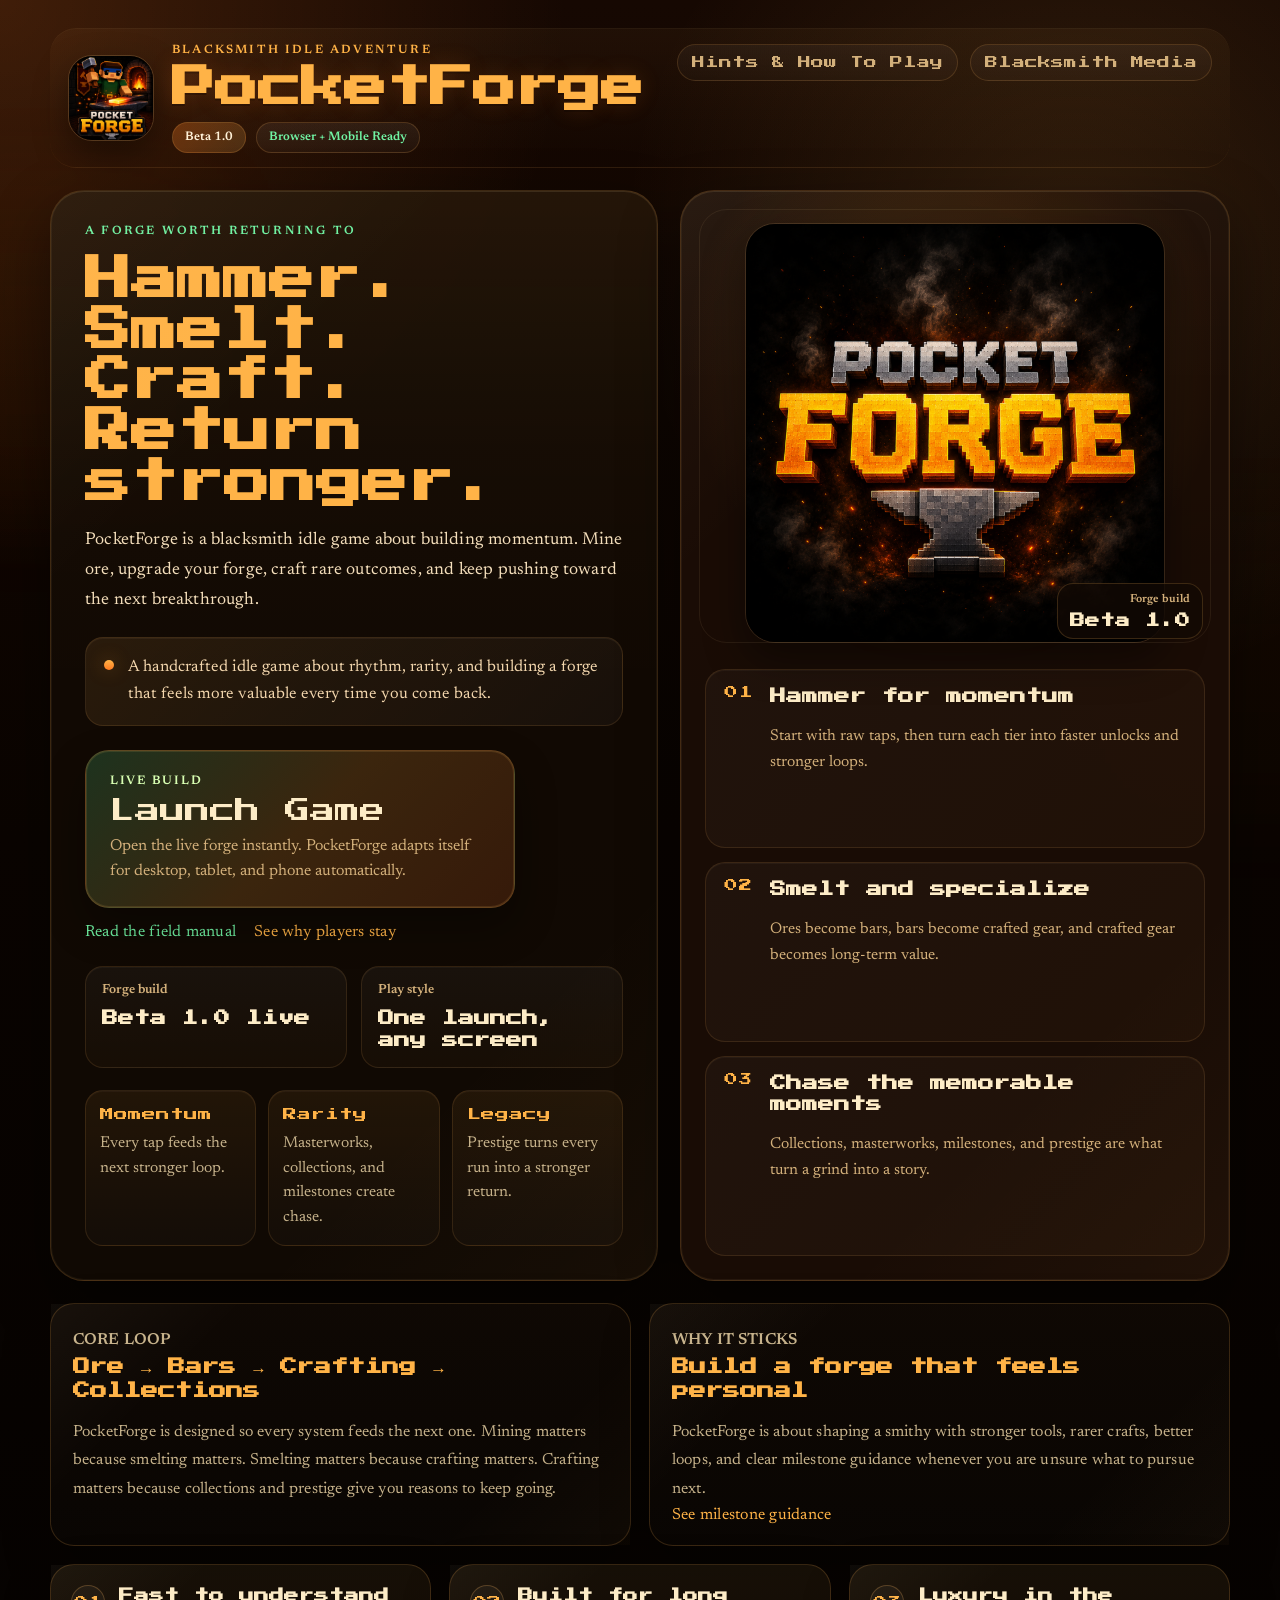
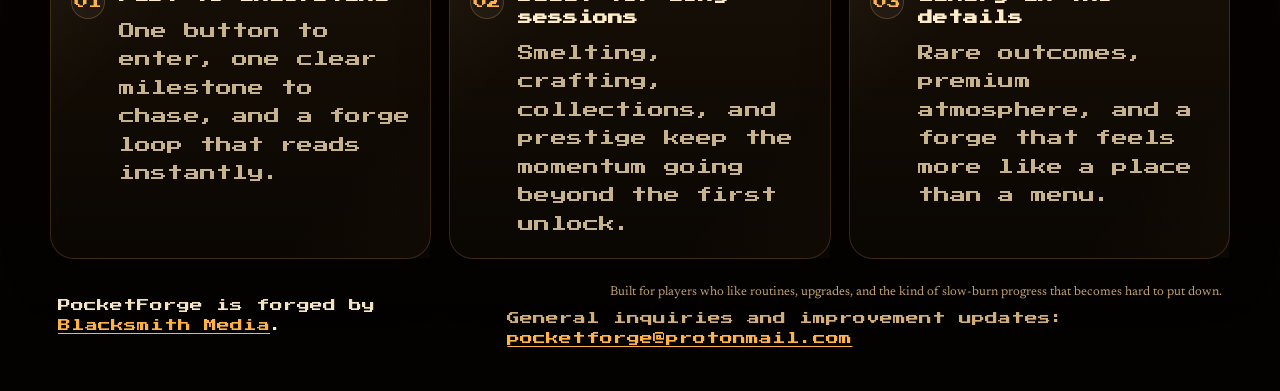
==== commit 5b3113b5: "Improve website secondary typography" ====
--- a/index.html
+++ b/index.html
@@ -20,7 +20,8 @@
     <link rel="canonical" href="https://pocketforge.gg/" />
     <link rel="icon" type="image/png" href="/assets/pocketforgelogo.png" />
     <link rel="preload" href="/assets/PressStart2P-Regular.woff2" as="font" type="font/woff2" crossorigin />
-    <link rel="preload" href="/assets/Fraunces-500.ttf" as="font" type="font/ttf" crossorigin />
+    <link rel="preload" href="/assets/Newsreader-400.ttf" as="font" type="font/ttf" crossorigin />
+    <link rel="preload" href="/assets/Newsreader-600.ttf" as="font" type="font/ttf" crossorigin />
     <link rel="stylesheet" href="/styles.css" />
   </head>
   <body class="site-home">
--- a/styles.css
+++ b/styles.css
@@ -5,32 +5,24 @@
 }
 
 @font-face {
-  font-family: "Fraunces";
-  src: url("/assets/Fraunces-500.ttf") format("truetype");
+  font-family: "Newsreader";
+  src: url("/assets/Newsreader-400.ttf") format("truetype");
   font-style: normal;
-  font-weight: 500;
+  font-weight: 400;
   font-display: swap;
 }
 
 @font-face {
-  font-family: "Fraunces";
-  src: url("/assets/Fraunces-600.ttf") format("truetype");
+  font-family: "Newsreader";
+  src: url("/assets/Newsreader-600.ttf") format("truetype");
   font-style: normal;
   font-weight: 600;
   font-display: swap;
 }
 
-@font-face {
-  font-family: "Fraunces";
-  src: url("/assets/Fraunces-700.ttf") format("truetype");
-  font-style: normal;
-  font-weight: 700;
-  font-display: swap;
-}
-
 :root {
   color-scheme: dark;
-  --font-ui: "Fraunces", Georgia, serif;
+  --font-ui: "Newsreader", "Iowan Old Style", "Palatino Linotype", serif;
   --bg: #070301;
   --bg-2: #130702;
   --panel: rgba(18, 10, 4, 0.9);
@@ -156,6 +148,10 @@
   align-items: flex-start;
 }
 
+.brand-copy {
+  min-width: 0;
+}
+
 .brand-icon {
   width: 86px;
   height: 86px;
@@ -202,6 +198,18 @@
   font-optical-sizing: auto;
 }
 
+.eyebrow,
+.section-kicker,
+.cta-eyebrow,
+.meta-title,
+.world-kicker,
+.guide-kicker,
+.platform-pill,
+.beta-pill,
+.version-stamp span {
+  font-weight: 600;
+}
+
 .eyebrow {
   display: block;
   color: var(--accent);
@@ -1368,7 +1376,7 @@
   }
 
   .brand-copy h1 {
-    font-size: clamp(1.2rem, 10vw, 2rem);
+    font-size: clamp(1.05rem, 7.6vw, 1.7rem);
     line-height: 1.06;
   }
 
